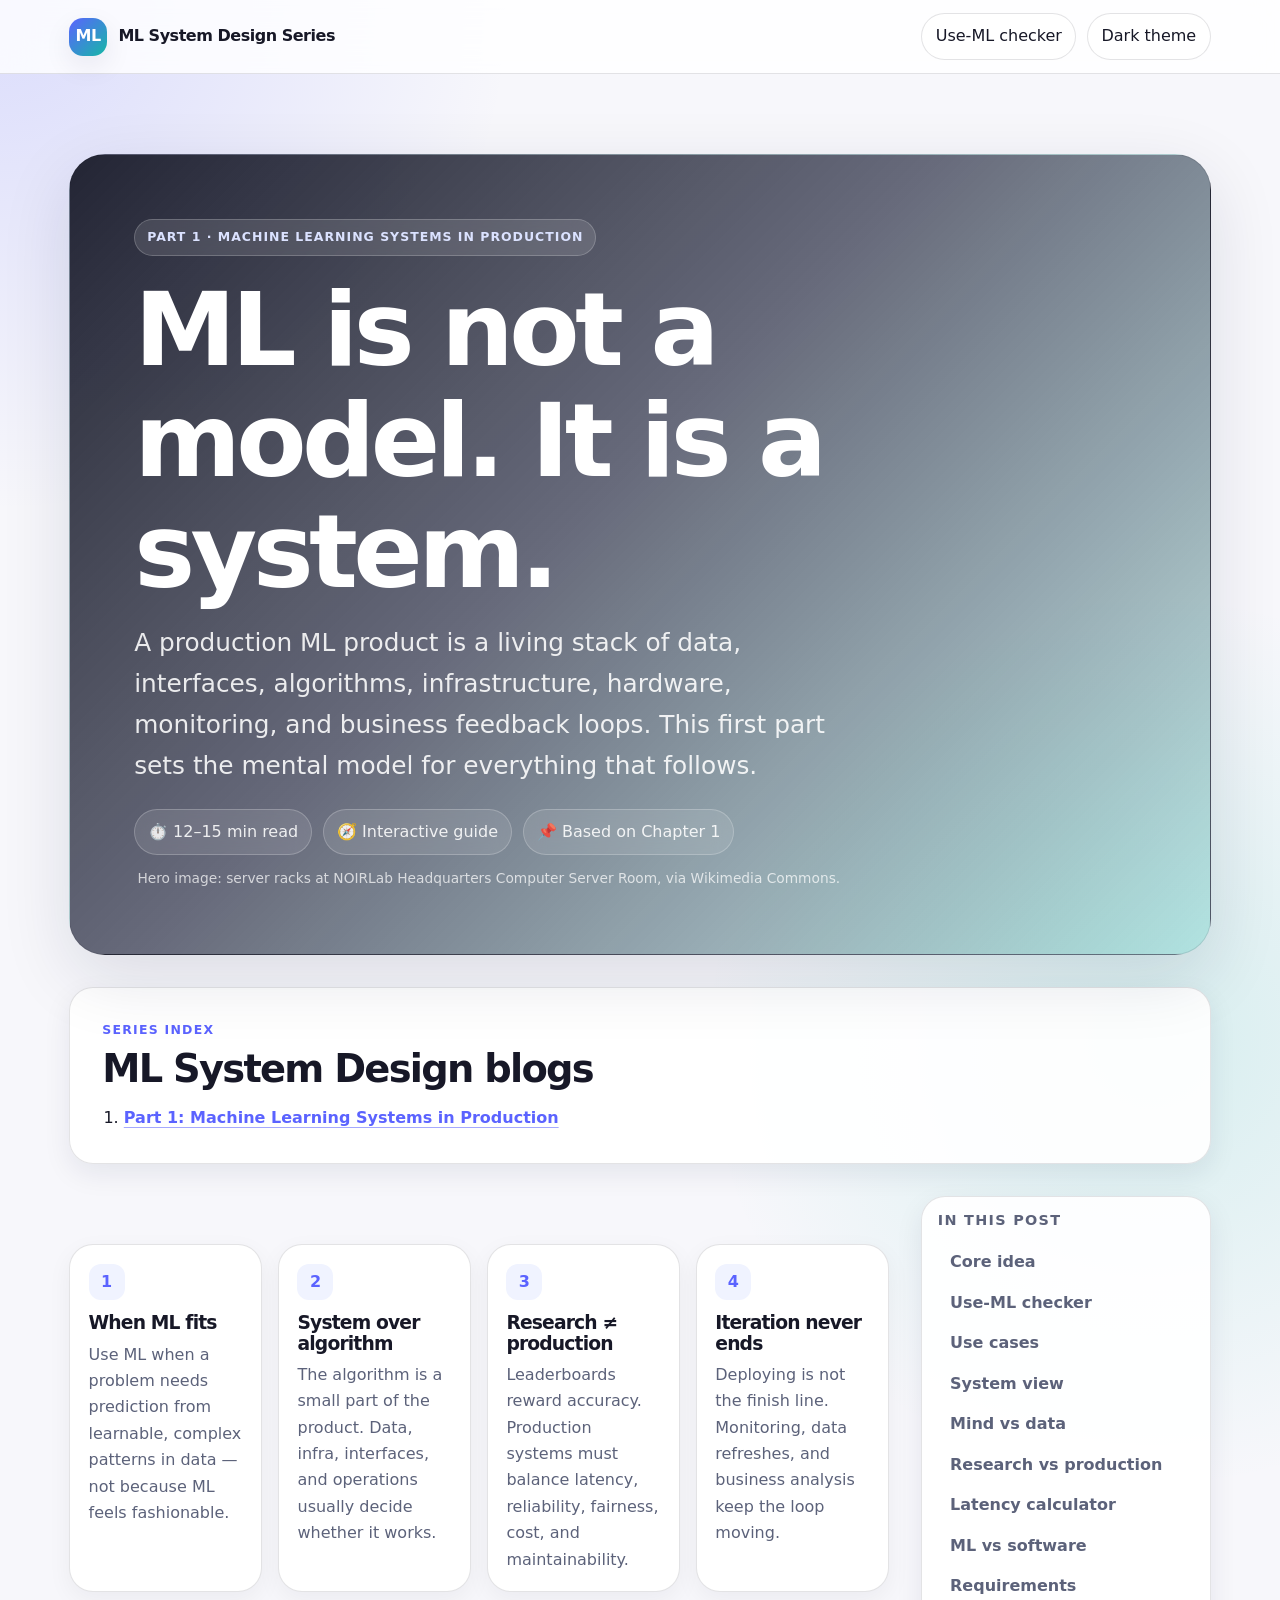
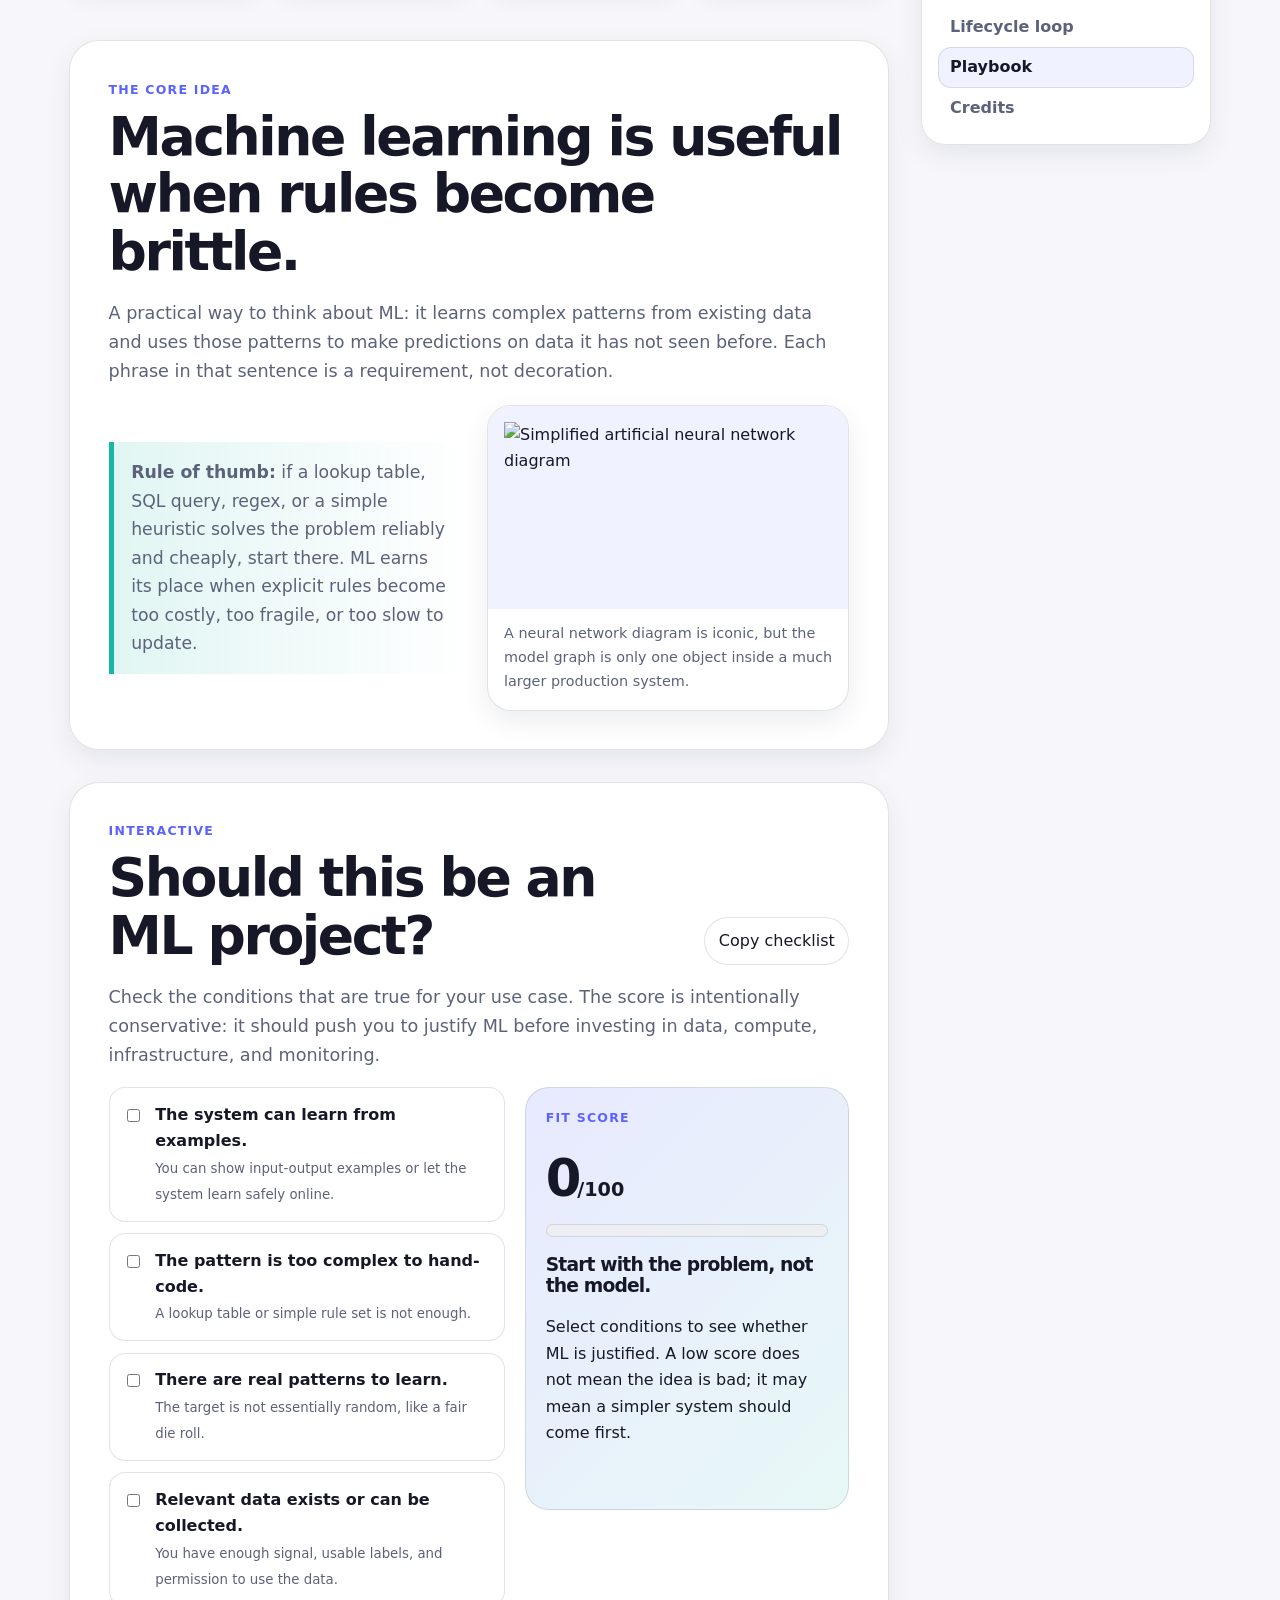
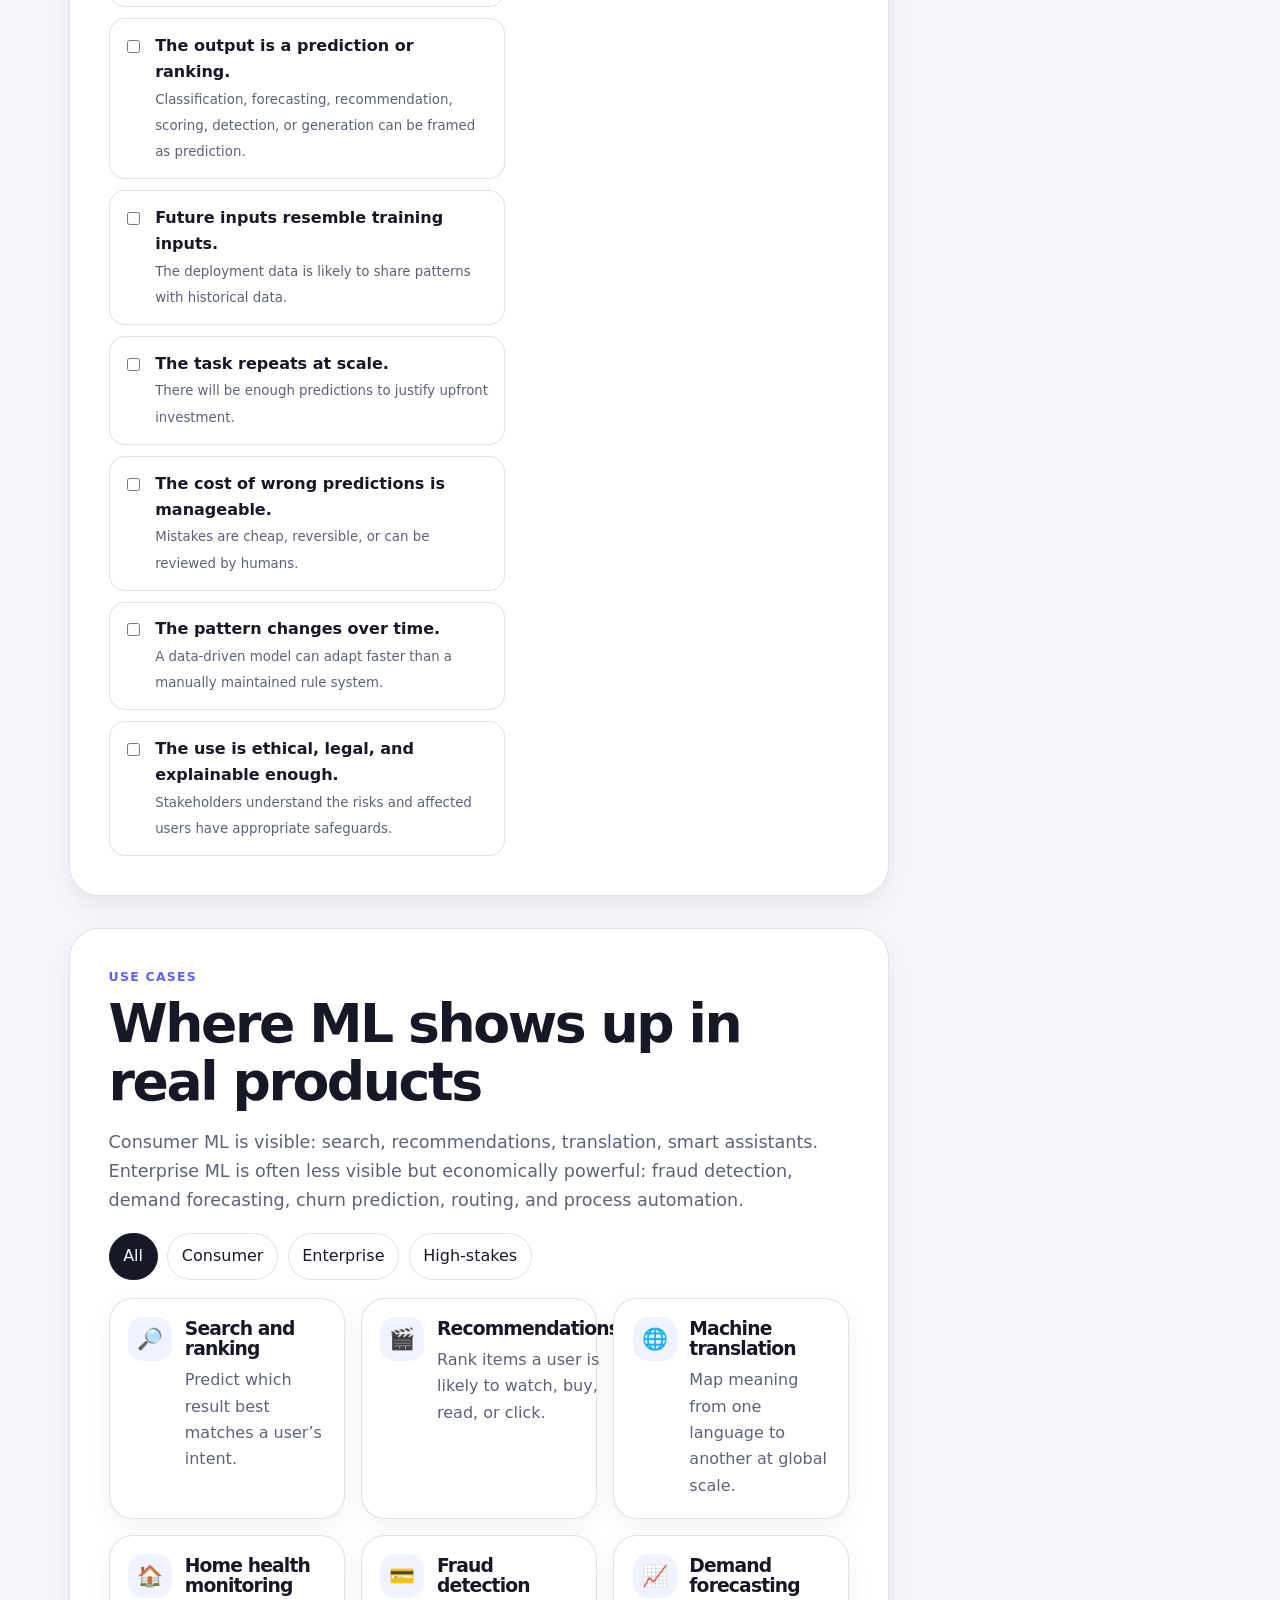
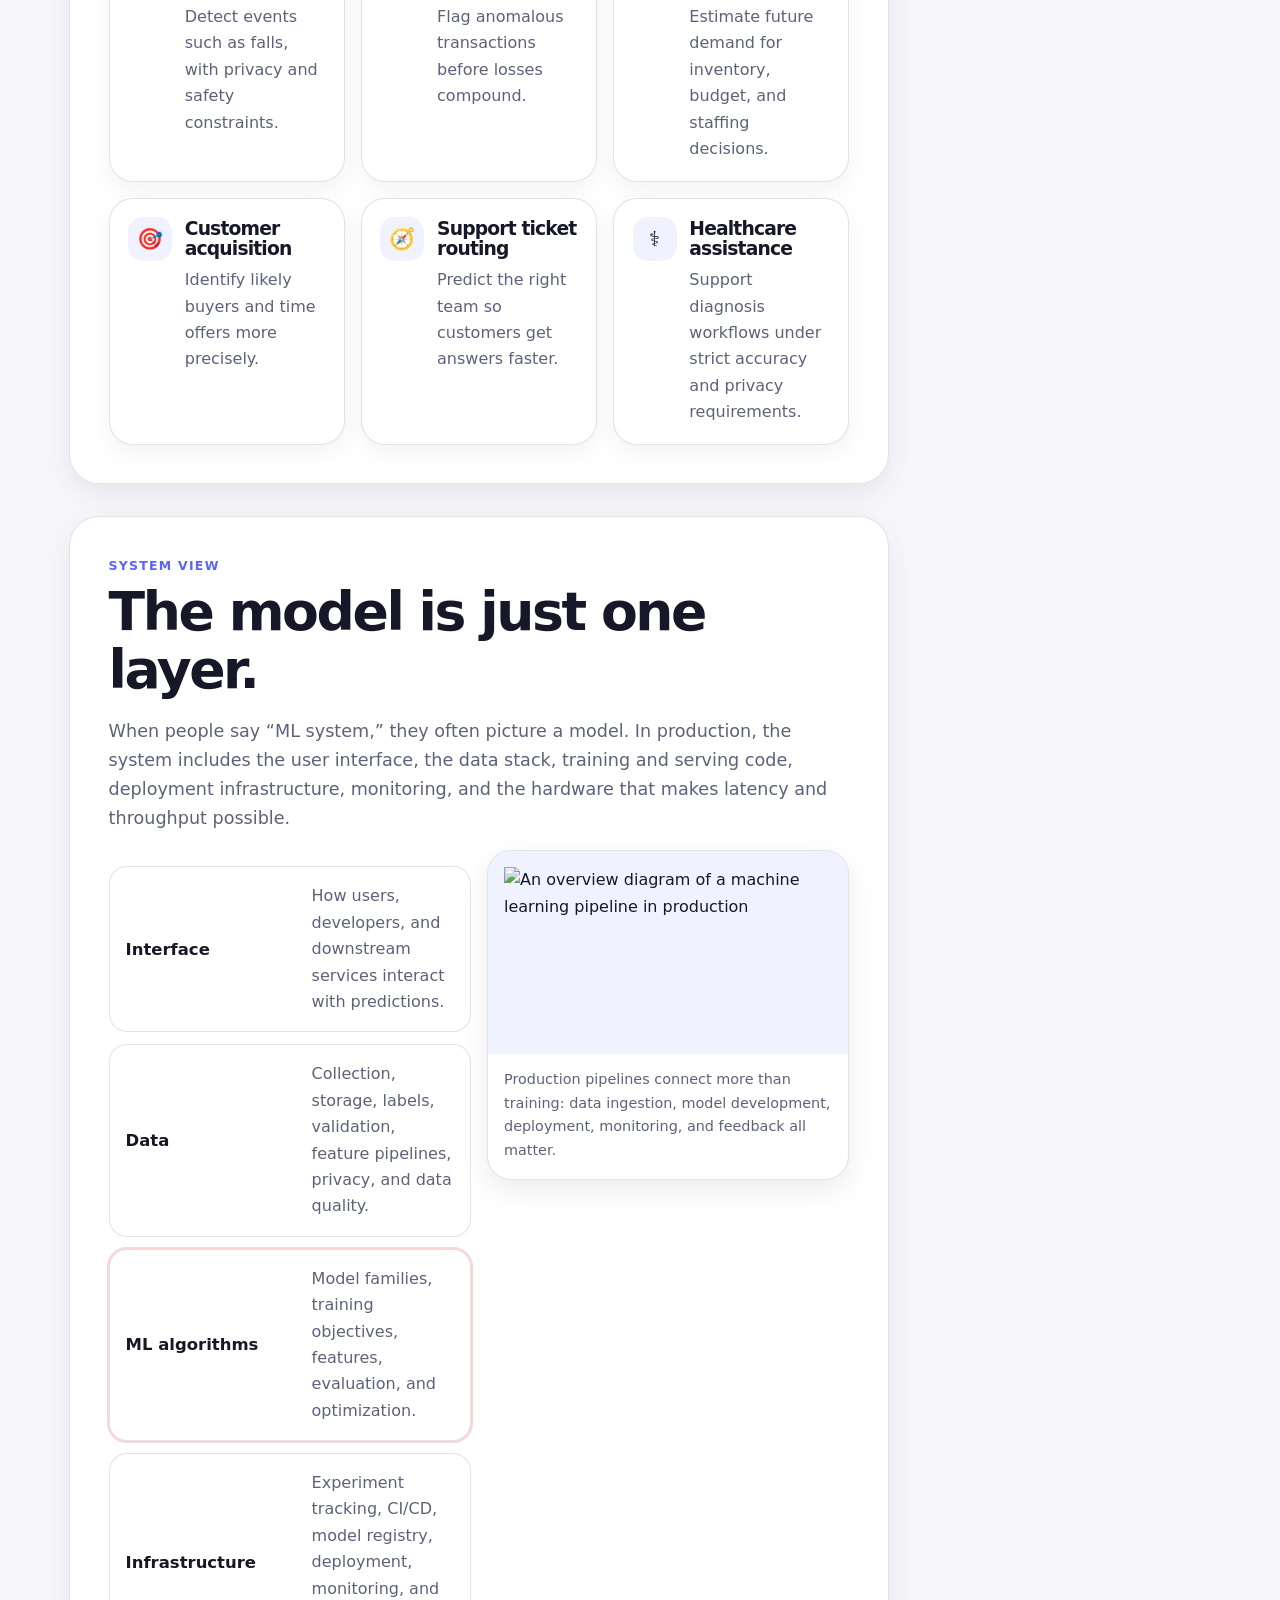
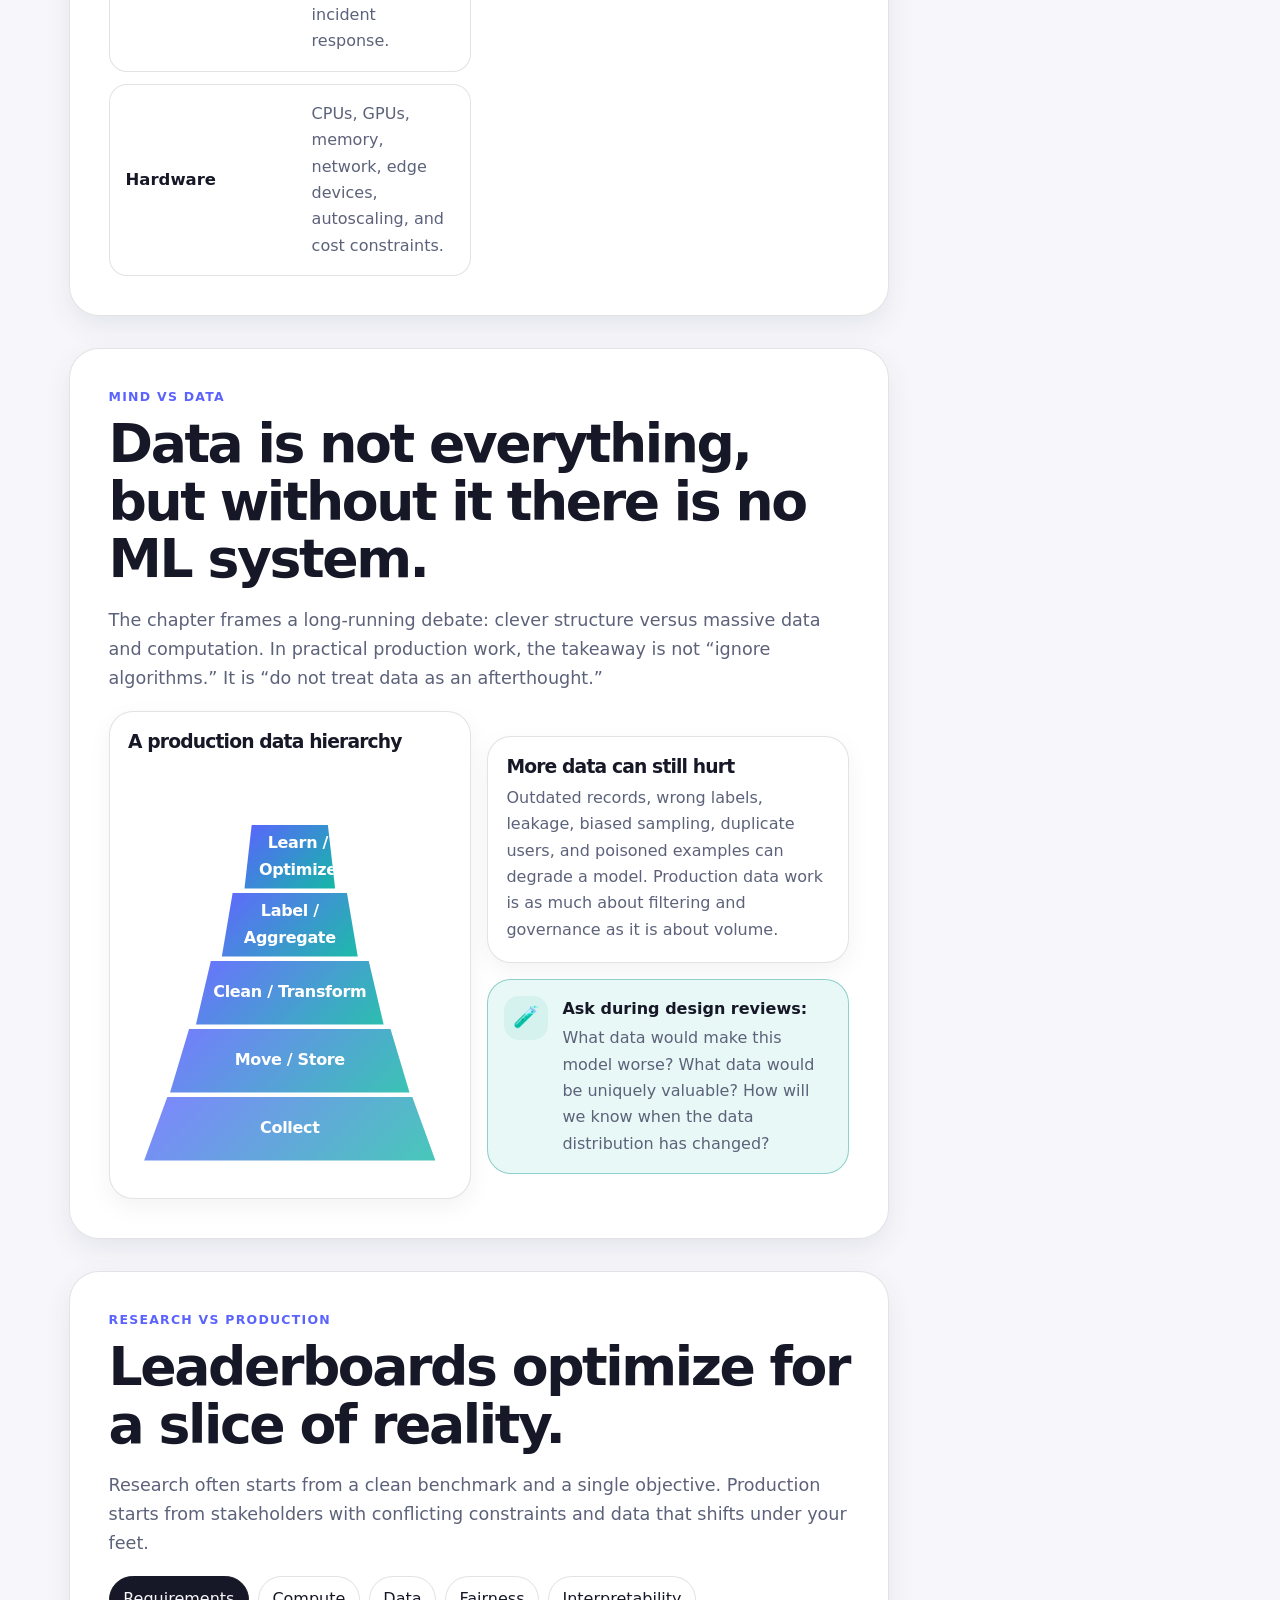
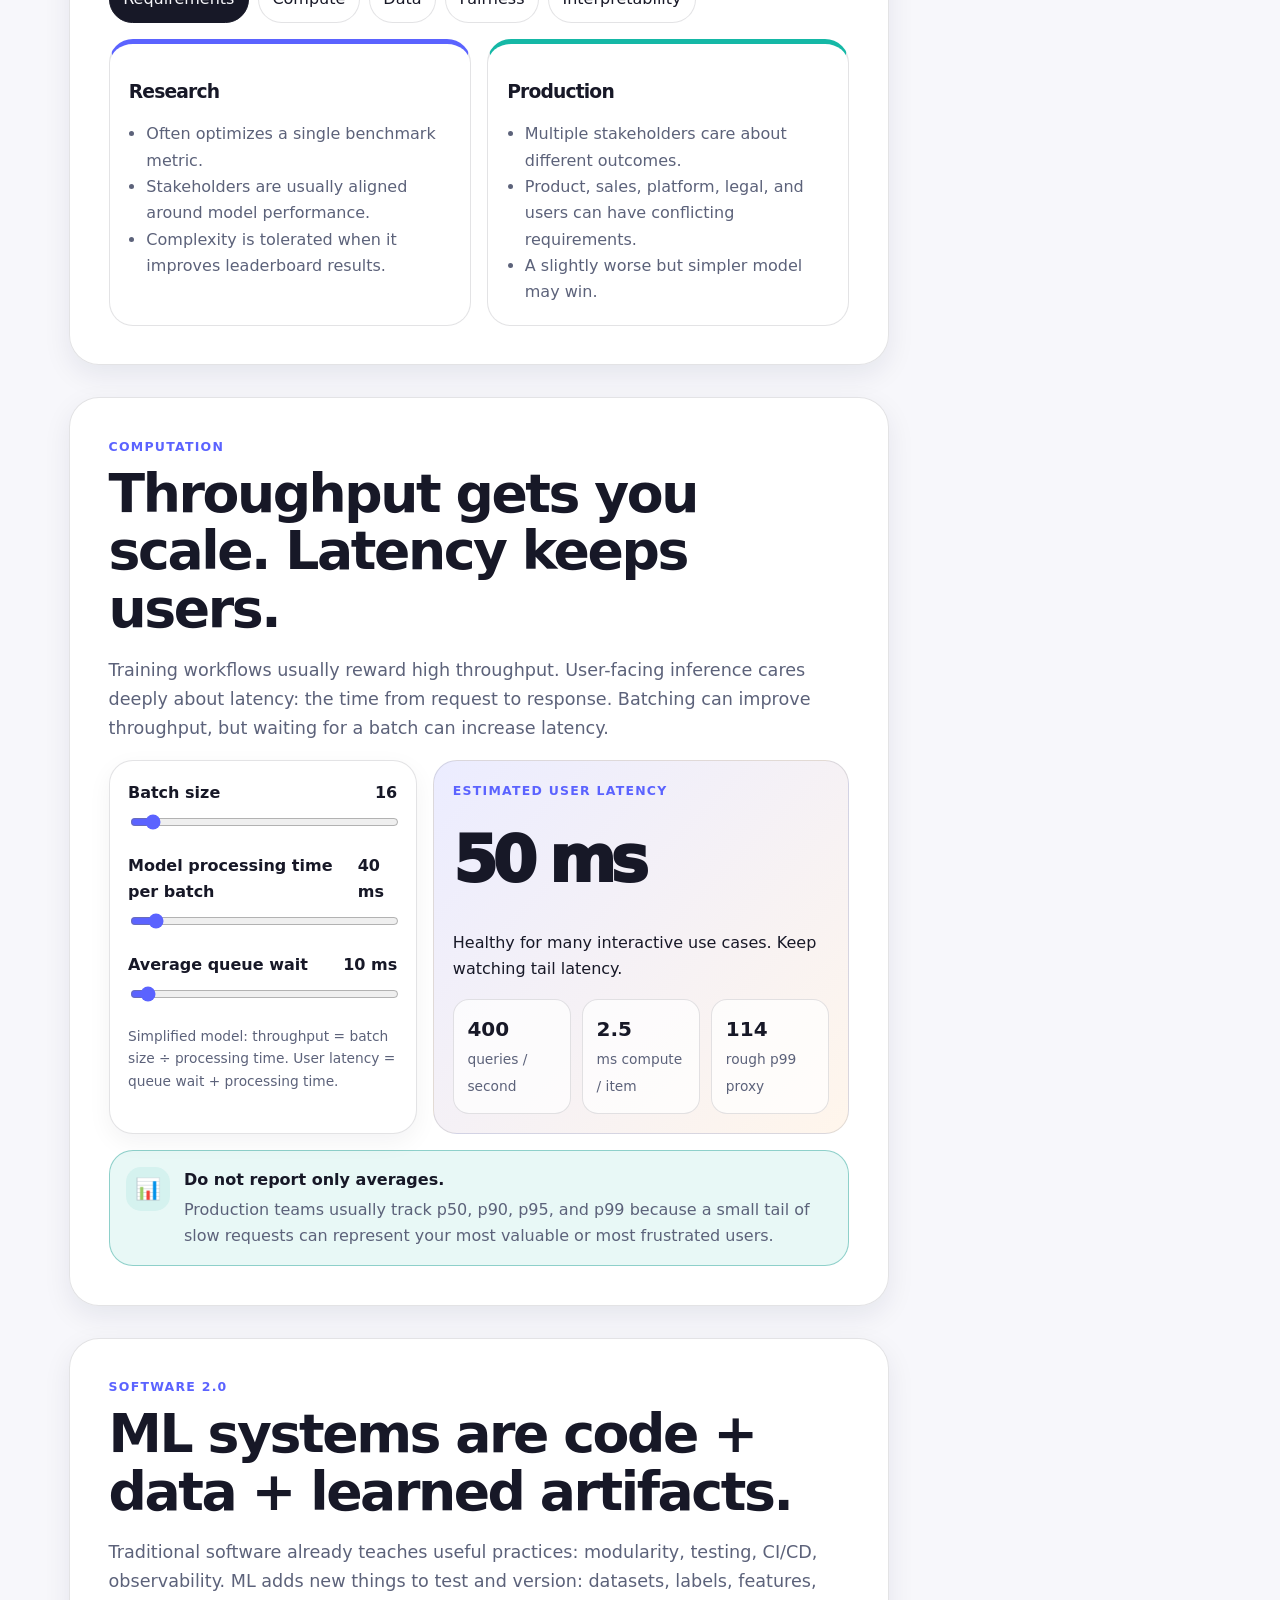
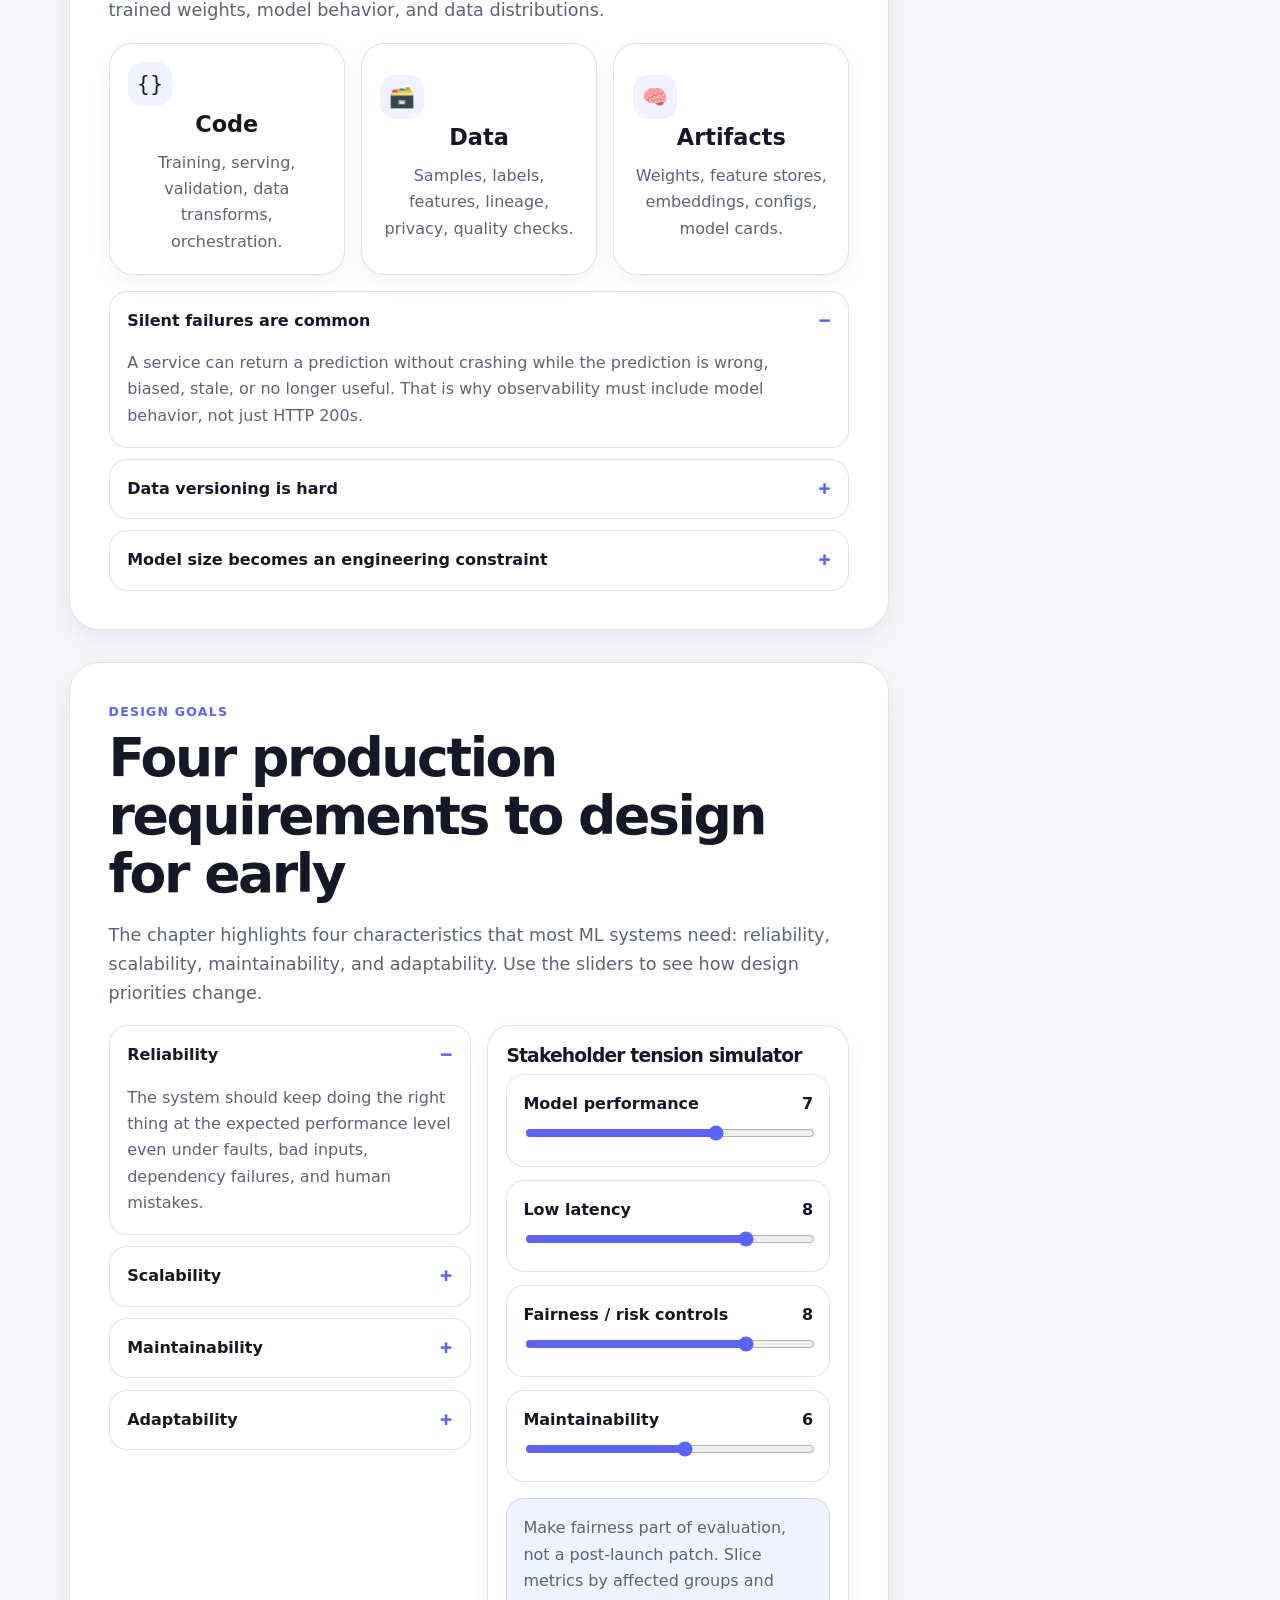
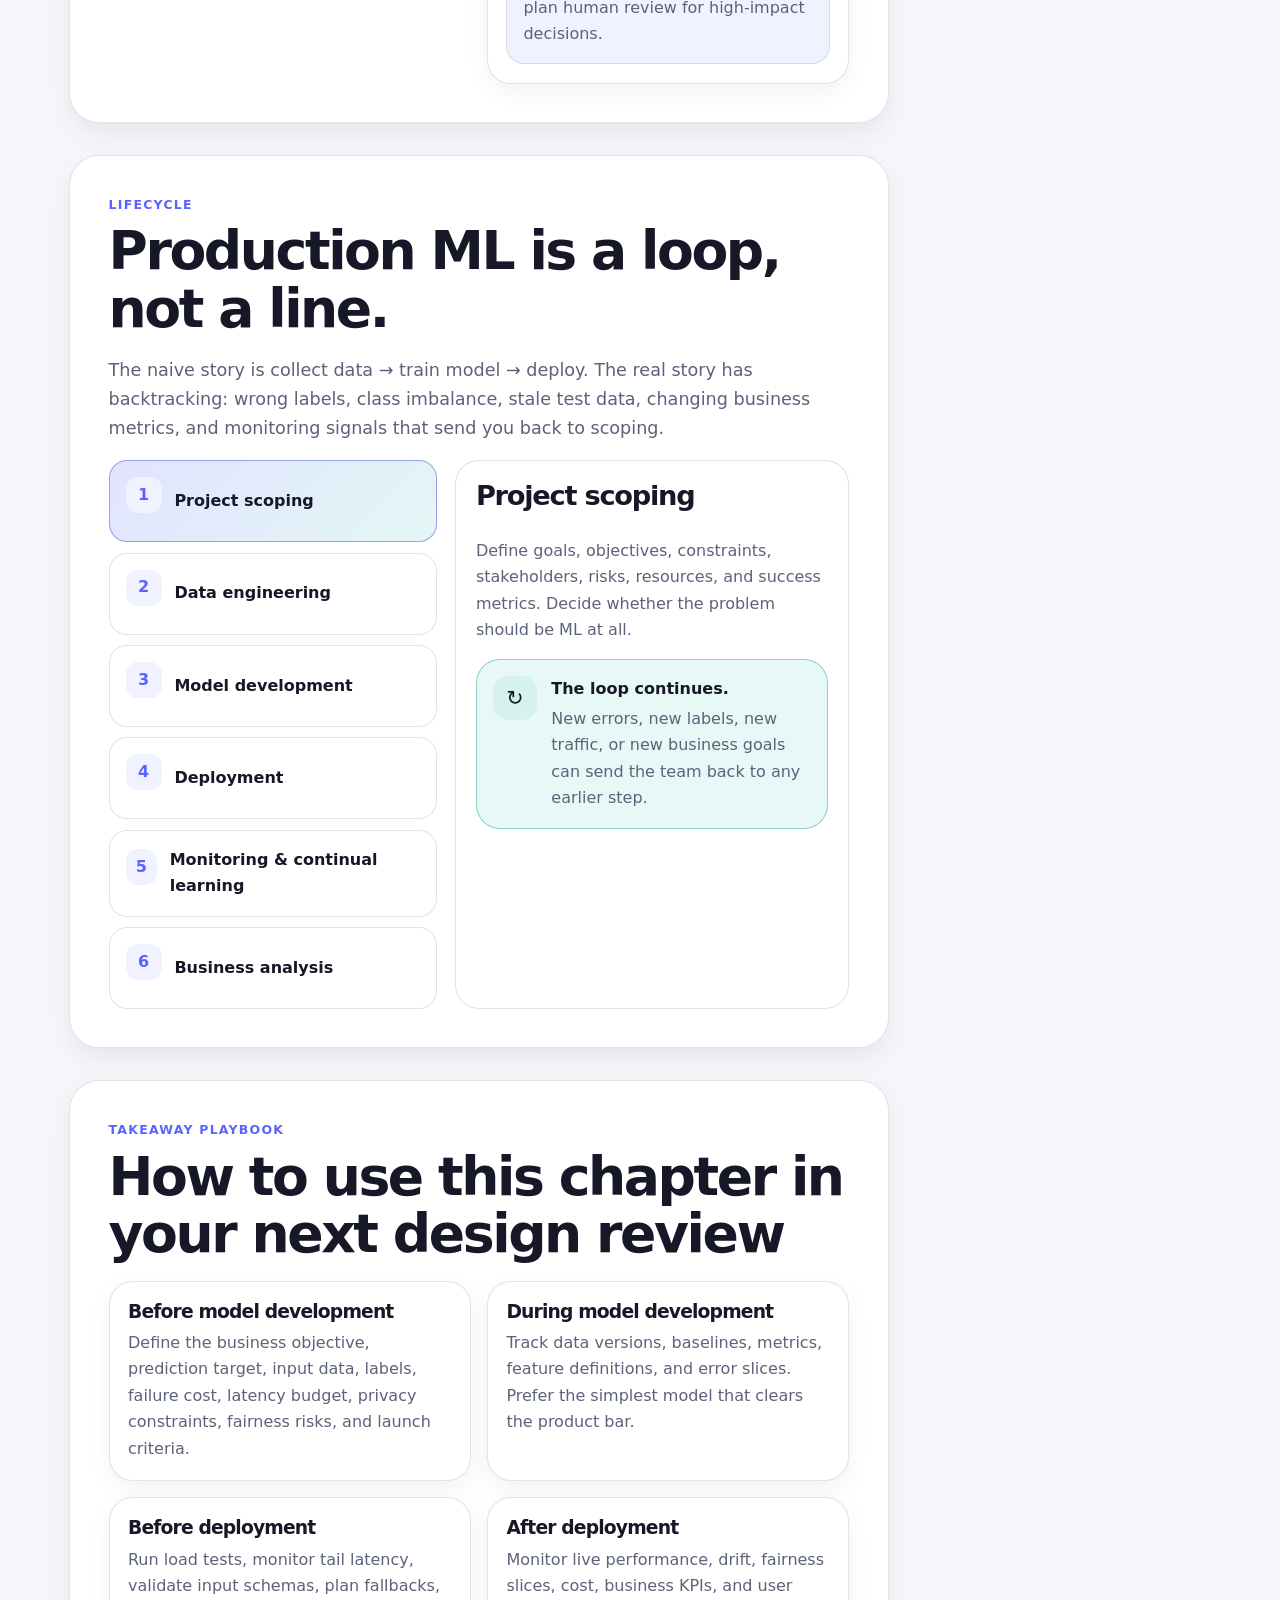
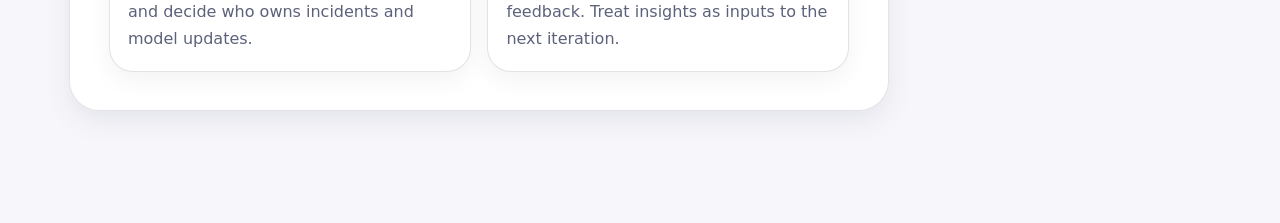
==== blogs/ml-system-design-part-1.html @ b7d12e67 "Add ML system design blog" ====
<!doctype html>
<html lang="en">
<head>
  <meta charset="utf-8" />
  <meta name="viewport" content="width=device-width, initial-scale=1" />
  <title>ML System Design Series — Part 1: Machine Learning Systems in Production</title>
  <meta name="description" content="An interactive blog post introducing ML system design: when to use ML, how production differs from research, and what reliable ML systems require." />
  <link rel="stylesheet" href="style.css" />
</head>
<body>
  <div class="progress" id="progress"></div>

  <header class="topbar">
    <div class="topbar-inner">
      <a class="brand-mark" href="#top" aria-label="Go to top">
        <span class="brand-logo" aria-hidden="true">ML</span>
        <span>ML System Design Series</span>
      </a>
      <div class="top-actions">
        <a class="pill" href="#fit-checker">Use-ML checker</a>
        <button class="toggle" id="themeToggle" type="button" aria-label="Toggle dark mode">🌙 Theme</button>
      </div>
    </div>
  </header>

  <section class="hero" id="top">
    <div class="hero-card">
      <div class="hero-content">
        <span class="eyebrow">Part 1 · Machine Learning Systems in Production</span>
        <h1>ML is not a model. It is a system.</h1>
        <p class="hero-lede">A production ML product is a living stack of data, interfaces, algorithms, infrastructure, hardware, monitoring, and business feedback loops. This first part sets the mental model for everything that follows.</p>
        <div class="meta-row" aria-label="Article metadata">
          <span class="meta-chip">⏱️ 12–15 min read</span>
          <span class="meta-chip">🧭 Interactive guide</span>
          <span class="meta-chip">📌 Based on Chapter 1</span>
        </div>
        <p class="caption" style="color: rgba(255,255,255,.72)">Hero image: server racks at NOIRLab Headquarters Computer Server Room, via Wikimedia Commons.</p>
      </div>
    </div>
  </section>

  <div id="seriesLinks" data-include="ml-system-design-series-links.html">
    <section class="series-section" aria-labelledby="seriesTitle">
      <div class="series-inner">
        <p class="section-kicker">Series index</p>
        <h2 id="seriesTitle">ML System Design blogs</h2>
        <ol class="series-list">
          <li><a href="ml-system-design-part-1.html" aria-current="page">Part 1: Machine Learning Systems in Production</a></li>
        </ol>
      </div>
    </section>
  </div>


  <div class="layout">
    <main>
      <section class="section flat" aria-label="Overview cards">
        <div class="grid four">
          <article class="card">
            <span class="number">1</span>
            <h3>When ML fits</h3>
            <p>Use ML when a problem needs prediction from learnable, complex patterns in data — not because ML feels fashionable.</p>
          </article>
          <article class="card">
            <span class="number">2</span>
            <h3>System over algorithm</h3>
            <p>The algorithm is a small part of the product. Data, infra, interfaces, and operations usually decide whether it works.</p>
          </article>
          <article class="card">
            <span class="number">3</span>
            <h3>Research ≠ production</h3>
            <p>Leaderboards reward accuracy. Production systems must balance latency, reliability, fairness, cost, and maintainability.</p>
          </article>
          <article class="card">
            <span class="number">4</span>
            <h3>Iteration never ends</h3>
            <p>Deploying is not the finish line. Monitoring, data refreshes, and business analysis keep the loop moving.</p>
          </article>
        </div>
      </section>

      <section class="section" id="definition">
        <div class="section-head">
          <div>
            <p class="section-kicker">The core idea</p>
            <h2>Machine learning is useful when rules become brittle.</h2>
          </div>
        </div>
        <p class="lead">A practical way to think about ML: it learns complex patterns from existing data and uses those patterns to make predictions on data it has not seen before. Each phrase in that sentence is a requirement, not decoration.</p>

        <div class="grid two" style="margin-top: 1.2rem; align-items: center;">
          <div class="quote">
            <strong>Rule of thumb:</strong> if a lookup table, SQL query, regex, or a simple heuristic solves the problem reliably and cheaply, start there. ML earns its place when explicit rules become too costly, too fragile, or too slow to update.
          </div>
          <figure class="image-card contain" style="margin:0">
            <img src="https://commons.wikimedia.org/wiki/Special:FilePath/Neural_network.svg" alt="Simplified artificial neural network diagram" loading="lazy" />
            <figcaption>A neural network diagram is iconic, but the model graph is only one object inside a much larger production system.</figcaption>
          </figure>
        </div>
      </section>

      <section class="section" id="fit-checker">
        <div class="section-head">
          <div>
            <p class="section-kicker">Interactive</p>
            <h2>Should this be an ML project?</h2>
          </div>
          <button class="ghost-btn" type="button" id="copyChecklist">Copy checklist</button>
        </div>
        <p class="lead">Check the conditions that are true for your use case. The score is intentionally conservative: it should push you to justify ML before investing in data, compute, infrastructure, and monitoring.</p>
        <div class="fit-panel">
          <div class="checklist" id="fitChecks">
            <label class="check-item">
              <input type="checkbox" data-weight="12" />
              <span><strong>The system can learn from examples.</strong><small>You can show input-output examples or let the system learn safely online.</small></span>
            </label>
            <label class="check-item">
              <input type="checkbox" data-weight="12" />
              <span><strong>The pattern is too complex to hand-code.</strong><small>A lookup table or simple rule set is not enough.</small></span>
            </label>
            <label class="check-item">
              <input type="checkbox" data-weight="12" />
              <span><strong>There are real patterns to learn.</strong><small>The target is not essentially random, like a fair die roll.</small></span>
            </label>
            <label class="check-item">
              <input type="checkbox" data-weight="12" />
              <span><strong>Relevant data exists or can be collected.</strong><small>You have enough signal, usable labels, and permission to use the data.</small></span>
            </label>
            <label class="check-item">
              <input type="checkbox" data-weight="10" />
              <span><strong>The output is a prediction or ranking.</strong><small>Classification, forecasting, recommendation, scoring, detection, or generation can be framed as prediction.</small></span>
            </label>
            <label class="check-item">
              <input type="checkbox" data-weight="10" />
              <span><strong>Future inputs resemble training inputs.</strong><small>The deployment data is likely to share patterns with historical data.</small></span>
            </label>
            <label class="check-item">
              <input type="checkbox" data-weight="8" />
              <span><strong>The task repeats at scale.</strong><small>There will be enough predictions to justify upfront investment.</small></span>
            </label>
            <label class="check-item">
              <input type="checkbox" data-weight="8" />
              <span><strong>The cost of wrong predictions is manageable.</strong><small>Mistakes are cheap, reversible, or can be reviewed by humans.</small></span>
            </label>
            <label class="check-item">
              <input type="checkbox" data-weight="8" />
              <span><strong>The pattern changes over time.</strong><small>A data-driven model can adapt faster than a manually maintained rule system.</small></span>
            </label>
            <label class="check-item">
              <input type="checkbox" data-weight="8" />
              <span><strong>The use is ethical, legal, and explainable enough.</strong><small>Stakeholders understand the risks and affected users have appropriate safeguards.</small></span>
            </label>
          </div>
          <aside class="score-box" aria-live="polite">
            <p class="section-kicker">Fit score</p>
            <div class="score-number"><span id="fitScore">0</span><span style="font-size:1.2rem; letter-spacing:0">/100</span></div>
            <div class="meter" aria-hidden="true"><span id="fitMeter"></span></div>
            <h3 id="fitTitle">Start with the problem, not the model.</h3>
            <p id="fitAdvice">Select conditions to see whether ML is justified. A low score does not mean the idea is bad; it may mean a simpler system should come first.</p>
            <span class="copy-status" id="copyStatus">Copied!</span>
          </aside>
        </div>
      </section>

      <section class="section" id="use-cases">
        <div class="section-head">
          <div>
            <p class="section-kicker">Use cases</p>
            <h2>Where ML shows up in real products</h2>
          </div>
        </div>
        <p class="lead">Consumer ML is visible: search, recommendations, translation, smart assistants. Enterprise ML is often less visible but economically powerful: fraud detection, demand forecasting, churn prediction, routing, and process automation.</p>
        <div class="filters" role="group" aria-label="Filter use cases">
          <button class="ghost-btn filter-btn active" type="button" data-filter="all">All</button>
          <button class="ghost-btn filter-btn" type="button" data-filter="consumer">Consumer</button>
          <button class="ghost-btn filter-btn" type="button" data-filter="enterprise">Enterprise</button>
          <button class="ghost-btn filter-btn" type="button" data-filter="high-stakes">High-stakes</button>
        </div>
        <div class="grid three" id="useCaseGrid">
          <article class="card use-case" data-type="consumer">
            <span class="icon">🔎</span><div><h3>Search and ranking</h3><p>Predict which result best matches a user’s intent.</p></div>
          </article>
          <article class="card use-case" data-type="consumer">
            <span class="icon">🎬</span><div><h3>Recommendations</h3><p>Rank items a user is likely to watch, buy, read, or click.</p></div>
          </article>
          <article class="card use-case" data-type="consumer">
            <span class="icon">🌐</span><div><h3>Machine translation</h3><p>Map meaning from one language to another at global scale.</p></div>
          </article>
          <article class="card use-case" data-type="consumer high-stakes">
            <span class="icon">🏠</span><div><h3>Home health monitoring</h3><p>Detect events such as falls, with privacy and safety constraints.</p></div>
          </article>
          <article class="card use-case" data-type="enterprise">
            <span class="icon">💳</span><div><h3>Fraud detection</h3><p>Flag anomalous transactions before losses compound.</p></div>
          </article>
          <article class="card use-case" data-type="enterprise">
            <span class="icon">📈</span><div><h3>Demand forecasting</h3><p>Estimate future demand for inventory, budget, and staffing decisions.</p></div>
          </article>
          <article class="card use-case" data-type="enterprise">
            <span class="icon">🎯</span><div><h3>Customer acquisition</h3><p>Identify likely buyers and time offers more precisely.</p></div>
          </article>
          <article class="card use-case" data-type="enterprise">
            <span class="icon">🧭</span><div><h3>Support ticket routing</h3><p>Predict the right team so customers get answers faster.</p></div>
          </article>
          <article class="card use-case" data-type="enterprise high-stakes">
            <span class="icon">⚕️</span><div><h3>Healthcare assistance</h3><p>Support diagnosis workflows under strict accuracy and privacy requirements.</p></div>
          </article>
        </div>
      </section>

      <section class="section" id="system">
        <div class="section-head">
          <div>
            <p class="section-kicker">System view</p>
            <h2>The model is just one layer.</h2>
          </div>
        </div>
        <p class="lead">When people say “ML system,” they often picture a model. In production, the system includes the user interface, the data stack, training and serving code, deployment infrastructure, monitoring, and the hardware that makes latency and throughput possible.</p>
        <div class="grid two" style="align-items:start;">
          <div class="system-stack" aria-label="ML system stack">
            <div class="stack-layer"><strong>Interface</strong><span>How users, developers, and downstream services interact with predictions.</span></div>
            <div class="stack-layer"><strong>Data</strong><span>Collection, storage, labels, validation, feature pipelines, privacy, and data quality.</span></div>
            <div class="stack-layer algorithms"><strong>ML algorithms</strong><span>Model families, training objectives, features, evaluation, and optimization.</span></div>
            <div class="stack-layer"><strong>Infrastructure</strong><span>Experiment tracking, CI/CD, model registry, deployment, monitoring, and incident response.</span></div>
            <div class="stack-layer"><strong>Hardware</strong><span>CPUs, GPUs, memory, network, edge devices, autoscaling, and cost constraints.</span></div>
          </div>
          <figure class="image-card contain" style="margin:0">
            <img src="https://commons.wikimedia.org/wiki/Special:FilePath/Machine_Learning_Pipeline_in_Production.png" alt="An overview diagram of a machine learning pipeline in production" loading="lazy" />
            <figcaption>Production pipelines connect more than training: data ingestion, model development, deployment, monitoring, and feedback all matter.</figcaption>
          </figure>
        </div>
      </section>

      <section class="section" id="data">
        <div class="section-head">
          <div>
            <p class="section-kicker">Mind vs data</p>
            <h2>Data is not everything, but without it there is no ML system.</h2>
          </div>
        </div>
        <p class="lead">The chapter frames a long-running debate: clever structure versus massive data and computation. In practical production work, the takeaway is not “ignore algorithms.” It is “do not treat data as an afterthought.”</p>
        <div class="grid two" style="align-items:center;">
          <div class="card">
            <h3>A production data hierarchy</h3>
            <div class="pyramid" aria-label="Data hierarchy pyramid">
              <div class="pyramid-row">Collect</div>
              <div class="pyramid-row">Move / Store</div>
              <div class="pyramid-row">Clean / Transform</div>
              <div class="pyramid-row">Label / Aggregate</div>
              <div class="pyramid-row">Learn / Optimize</div>
            </div>
          </div>
          <div>
            <div class="card">
              <h3>More data can still hurt</h3>
              <p>Outdated records, wrong labels, leakage, biased sampling, duplicate users, and poisoned examples can degrade a model. Production data work is as much about filtering and governance as it is about volume.</p>
            </div>
            <div class="callout">
              <span class="icon">🧪</span>
              <div><strong>Ask during design reviews:</strong><p>What data would make this model worse? What data would be uniquely valuable? How will we know when the data distribution has changed?</p></div>
            </div>
          </div>
        </div>
      </section>

      <section class="section" id="research-production">
        <div class="section-head">
          <div>
            <p class="section-kicker">Research vs production</p>
            <h2>Leaderboards optimize for a slice of reality.</h2>
          </div>
        </div>
        <p class="lead">Research often starts from a clean benchmark and a single objective. Production starts from stakeholders with conflicting constraints and data that shifts under your feet.</p>
        <div class="tabs">
          <div class="tab-buttons" role="group" aria-label="Research production comparison tabs">
            <button class="ghost-btn tab-btn active" type="button" data-tab="requirements">Requirements</button>
            <button class="ghost-btn tab-btn" type="button" data-tab="compute">Compute</button>
            <button class="ghost-btn tab-btn" type="button" data-tab="data">Data</button>
            <button class="ghost-btn tab-btn" type="button" data-tab="fairness">Fairness</button>
            <button class="ghost-btn tab-btn" type="button" data-tab="interpretability">Interpretability</button>
          </div>
          <div class="compare-grid" id="compareGrid">
            <article class="compare-card research">
              <h3>Research</h3>
              <ul class="compare-list" id="researchList"></ul>
            </article>
            <article class="compare-card production">
              <h3>Production</h3>
              <ul class="compare-list" id="productionList"></ul>
            </article>
          </div>
        </div>
      </section>

      <section class="section" id="latency">
        <div class="section-head">
          <div>
            <p class="section-kicker">Computation</p>
            <h2>Throughput gets you scale. Latency keeps users.</h2>
          </div>
        </div>
        <p class="lead">Training workflows usually reward high throughput. User-facing inference cares deeply about latency: the time from request to response. Batching can improve throughput, but waiting for a batch can increase latency.</p>
        <div class="calculator">
          <div class="card">
            <div class="field">
              <label class="field-label" for="batchSize">Batch size <span id="batchSizeVal">16</span></label>
              <input id="batchSize" type="range" min="1" max="256" value="16" />
            </div>
            <div class="field">
              <label class="field-label" for="batchLatency">Model processing time per batch <span><span id="batchLatencyVal">40</span> ms</span></label>
              <input id="batchLatency" type="range" min="5" max="500" value="40" />
            </div>
            <div class="field">
              <label class="field-label" for="queueWait">Average queue wait <span><span id="queueWaitVal">10</span> ms</span></label>
              <input id="queueWait" type="range" min="0" max="250" value="10" />
            </div>
            <p class="caption">Simplified model: throughput = batch size ÷ processing time. User latency = queue wait + processing time.</p>
          </div>
          <div class="calc-result" aria-live="polite">
            <p class="section-kicker">Estimated user latency</p>
            <div class="big-metric"><span id="latencyOut">50</span> ms</div>
            <p id="latencyAdvice">Healthy for many interactive use cases. Keep watching tail latency.</p>
            <div class="metric-grid">
              <div class="mini-metric"><strong id="throughputOut">400</strong><span>queries / second</span></div>
              <div class="mini-metric"><strong id="perItemOut">2.5</strong><span>ms compute / item</span></div>
              <div class="mini-metric"><strong id="p99Out">100</strong><span>rough p99 proxy</span></div>
            </div>
          </div>
        </div>
        <div class="callout">
          <span class="icon">📊</span>
          <div><strong>Do not report only averages.</strong><p>Production teams usually track p50, p90, p95, and p99 because a small tail of slow requests can represent your most valuable or most frustrated users.</p></div>
        </div>
      </section>

      <section class="section" id="software">
        <div class="section-head">
          <div>
            <p class="section-kicker">Software 2.0</p>
            <h2>ML systems are code + data + learned artifacts.</h2>
          </div>
        </div>
        <p class="lead">Traditional software already teaches useful practices: modularity, testing, CI/CD, observability. ML adds new things to test and version: datasets, labels, features, trained weights, model behavior, and data distributions.</p>
        <div class="triangle">
          <div class="card"><div><span class="icon" aria-hidden="true">{} </span><strong>Code</strong><p>Training, serving, validation, data transforms, orchestration.</p></div></div>
          <div class="card"><div><span class="icon" aria-hidden="true">🗃️</span><strong>Data</strong><p>Samples, labels, features, lineage, privacy, quality checks.</p></div></div>
          <div class="card"><div><span class="icon" aria-hidden="true">🧠</span><strong>Artifacts</strong><p>Weights, feature stores, embeddings, configs, model cards.</p></div></div>
        </div>
        <div style="margin-top:1rem">
          <details class="accordion" open>
            <summary>Silent failures are common</summary>
            <div>A service can return a prediction without crashing while the prediction is wrong, biased, stale, or no longer useful. That is why observability must include model behavior, not just HTTP 200s.</div>
          </details>
          <details class="accordion">
            <summary>Data versioning is hard</summary>
            <div>Changing data can change the model even when the code is identical. Reproducibility requires knowing exactly which data, labels, transformations, and parameters created an artifact.</div>
          </details>
          <details class="accordion">
            <summary>Model size becomes an engineering constraint</summary>
            <div>A large model may improve offline metrics but be too slow, expensive, or memory-hungry for the target device or service-level objective.</div>
          </details>
        </div>
      </section>

      <section class="section" id="requirements">
        <div class="section-head">
          <div>
            <p class="section-kicker">Design goals</p>
            <h2>Four production requirements to design for early</h2>
          </div>
        </div>
        <p class="lead">The chapter highlights four characteristics that most ML systems need: reliability, scalability, maintainability, and adaptability. Use the sliders to see how design priorities change.</p>
        <div class="grid two" style="align-items:start;">
          <div>
            <details class="accordion" open>
              <summary>Reliability</summary>
              <div>The system should keep doing the right thing at the expected performance level even under faults, bad inputs, dependency failures, and human mistakes.</div>
            </details>
            <details class="accordion">
              <summary>Scalability</summary>
              <div>The system should handle growth in traffic, model count, model size, data volume, and operational complexity without heroic manual work.</div>
            </details>
            <details class="accordion">
              <summary>Maintainability</summary>
              <div>Different contributors should be able to understand, update, test, and debug their parts of the system without breaking the rest.</div>
            </details>
            <details class="accordion">
              <summary>Adaptability</summary>
              <div>The system should detect drift, accept improvements, and update models or data pipelines without unacceptable service disruption.</div>
            </details>
          </div>
          <div class="card">
            <h3>Stakeholder tension simulator</h3>
            <div class="sliders" id="prioritySliders">
              <div class="slider-card"><label class="field-label" for="accSlider">Model performance <span id="accVal">7</span></label><input id="accSlider" type="range" min="1" max="10" value="7"></div>
              <div class="slider-card"><label class="field-label" for="latSlider">Low latency <span id="latVal">8</span></label><input id="latSlider" type="range" min="1" max="10" value="8"></div>
              <div class="slider-card"><label class="field-label" for="fairSlider">Fairness / risk controls <span id="fairVal">8</span></label><input id="fairSlider" type="range" min="1" max="10" value="8"></div>
              <div class="slider-card"><label class="field-label" for="maintSlider">Maintainability <span id="maintVal">6</span></label><input id="maintSlider" type="range" min="1" max="10" value="6"></div>
            </div>
            <div class="recommendation" id="priorityAdvice">Balance is key: start with a simple model, add monitoring, and only pay for complexity when it clears a business or risk threshold.</div>
          </div>
        </div>
      </section>

      <section class="section" id="process">
        <div class="section-head">
          <div>
            <p class="section-kicker">Lifecycle</p>
            <h2>Production ML is a loop, not a line.</h2>
          </div>
        </div>
        <p class="lead">The naive story is collect data → train model → deploy. The real story has backtracking: wrong labels, class imbalance, stale test data, changing business metrics, and monitoring signals that send you back to scoping.</p>
        <div class="process-wrap">
          <div class="process-buttons" role="group" aria-label="ML system lifecycle steps">
            <button class="process-step active" type="button" data-step="scope"><span class="number">1</span><strong>Project scoping</strong></button>
            <button class="process-step" type="button" data-step="data"><span class="number">2</span><strong>Data engineering</strong></button>
            <button class="process-step" type="button" data-step="model"><span class="number">3</span><strong>Model development</strong></button>
            <button class="process-step" type="button" data-step="deploy"><span class="number">4</span><strong>Deployment</strong></button>
            <button class="process-step" type="button" data-step="monitor"><span class="number">5</span><strong>Monitoring & continual learning</strong></button>
            <button class="process-step" type="button" data-step="business"><span class="number">6</span><strong>Business analysis</strong></button>
          </div>
          <article class="process-detail" id="processDetail" aria-live="polite"></article>
        </div>
      </section>

      <section class="section" id="playbook">
        <div class="section-head">
          <div>
            <p class="section-kicker">Takeaway playbook</p>
            <h2>How to use this chapter in your next design review</h2>
          </div>
        </div>
        <div class="grid two">
          <div class="card">
            <h3>Before model development</h3>
            <p>Define the business objective, prediction target, input data, labels, failure cost, latency budget, privacy constraints, fairness risks, and launch criteria.</p>
          </div>
          <div class="card">
            <h3>During model development</h3>
            <p>Track data versions, baselines, metrics, feature definitions, and error slices. Prefer the simplest model that clears the product bar.</p>
          </div>
          <div class="card">
            <h3>Before deployment</h3>
            <p>Run load tests, monitor tail latency, validate input schemas, plan fallbacks, and decide who owns incidents and model updates.</p>
          </div>
          <div class="card">
            <h3>After deployment</h3>
            <p>Monitor live performance, drift, fairness slices, cost, business KPIs, and user feedback. Treat insights as inputs to the next iteration.</p>
          </div>
        </div>
      </section>

    </main>

    <aside class="toc" aria-label="Table of contents">
      <h2>In this post</h2>
      <a href="#definition">Core idea</a>
      <a href="#fit-checker">Use-ML checker</a>
      <a href="#use-cases">Use cases</a>
      <a href="#system">System view</a>
      <a href="#data">Mind vs data</a>
      <a href="#research-production">Research vs production</a>
      <a href="#latency">Latency calculator</a>
      <a href="#software">ML vs software</a>
      <a href="#requirements">Requirements</a>
      <a href="#process">Lifecycle loop</a>
      <a href="#playbook">Playbook</a>
      <a href="#references">Credits</a>
    </aside>
  </div>
  <script src="script.js" defer></script>
</body>
</html>
---- blogs/style.css ----
:root {
      color-scheme: light;
      --bg: #f7f7fb;
      --surface: #ffffff;
      --surface-2: #f0f3ff;
      --text: #171827;
      --muted: #5c627a;
      --soft: #7c82a0;
      --brand: #5b63ff;
      --brand-2: #15b8a6;
      --brand-3: #ffb15c;
      --danger: #e55757;
      --ok: #2da870;
      --line: rgba(24, 28, 47, 0.12);
      --shadow: 0 22px 70px rgba(18, 26, 60, 0.12);
      --shadow-soft: 0 10px 28px rgba(18, 26, 60, 0.08);
      --radius: 24px;
      --radius-sm: 14px;
      --max: 1180px;
      --mono: ui-monospace, SFMono-Regular, Menlo, Monaco, Consolas, "Liberation Mono", monospace;
      --sans: Inter, ui-sans-serif, system-ui, -apple-system, BlinkMacSystemFont, "Segoe UI", sans-serif;
    }

    [data-theme="dark"] {
      color-scheme: dark;
      --bg: #0d1020;
      --surface: #14182a;
      --surface-2: #191f35;
      --text: #f7f8ff;
      --muted: #c3c8df;
      --soft: #9299b8;
      --brand: #9ea5ff;
      --brand-2: #51dfd0;
      --brand-3: #ffd08d;
      --danger: #ff8585;
      --ok: #6bd49b;
      --line: rgba(255, 255, 255, 0.12);
      --shadow: 0 22px 70px rgba(0, 0, 0, 0.45);
      --shadow-soft: 0 10px 28px rgba(0, 0, 0, 0.24);
    }

    * { box-sizing: border-box; }
    html { scroll-behavior: smooth; }
    body {
      margin: 0;
      font-family: var(--sans);
      color: var(--text);
      background:
        radial-gradient(circle at top left, rgba(91, 99, 255, 0.18), transparent 32rem),
        radial-gradient(circle at 90% 8%, rgba(21, 184, 166, 0.14), transparent 28rem),
        var(--bg);
      line-height: 1.65;
    }

    a { color: inherit; }
    img { max-width: 100%; display: block; }
    button, input { font: inherit; }
    .progress {
      position: fixed;
      left: 0;
      top: 0;
      height: 4px;
      width: 0%;
      background: linear-gradient(90deg, var(--brand), var(--brand-2), var(--brand-3));
      z-index: 1000;
      box-shadow: 0 0 20px rgba(91, 99, 255, .65);
    }

    .topbar {
      position: sticky;
      top: 0;
      z-index: 100;
      backdrop-filter: blur(18px);
      background: color-mix(in srgb, var(--surface) 82%, transparent);
      border-bottom: 1px solid var(--line);
    }

    .topbar-inner {
      max-width: var(--max);
      margin: 0 auto;
      padding: 0.8rem 1.2rem;
      display: flex;
      align-items: center;
      justify-content: space-between;
      gap: 1rem;
    }

    .brand-mark {
      display: flex;
      align-items: center;
      gap: .7rem;
      text-decoration: none;
      font-weight: 800;
      letter-spacing: -0.03em;
    }

    .brand-logo {
      width: 38px;
      height: 38px;
      display: grid;
      place-items: center;
      border-radius: 14px;
      background: linear-gradient(135deg, var(--brand), var(--brand-2));
      color: white;
      box-shadow: var(--shadow-soft);
    }

    .top-actions {
      display: flex;
      align-items: center;
      gap: .65rem;
      flex-wrap: wrap;
      justify-content: flex-end;
    }

    .pill, .toggle, .ghost-btn, .primary-btn {
      border: 1px solid var(--line);
      background: color-mix(in srgb, var(--surface) 88%, transparent);
      color: var(--text);
      padding: .6rem .85rem;
      border-radius: 999px;
      cursor: pointer;
      text-decoration: none;
      display: inline-flex;
      align-items: center;
      justify-content: center;
      gap: .45rem;
      transition: transform .2s ease, border .2s ease, background .2s ease;
      white-space: nowrap;
    }

    .pill:hover, .toggle:hover, .ghost-btn:hover, .primary-btn:hover { transform: translateY(-1px); }
    .primary-btn {
      border: none;
      background: linear-gradient(135deg, var(--brand), var(--brand-2));
      color: white;
      font-weight: 750;
      box-shadow: 0 14px 34px rgba(91, 99, 255, 0.23);
    }

    .layout {
      max-width: var(--max);
      margin: 0 auto;
      padding: 0 1.2rem 5rem;
      display: grid;
      grid-template-columns: minmax(0, 1fr) 290px;
      gap: 2rem;
      align-items: start;
    }

    .hero {
      max-width: var(--max);
      margin: 0 auto;
      padding: 5rem 1.2rem 2rem;
    }

    .hero-card {
      position: relative;
      overflow: hidden;
      border-radius: 36px;
      min-height: 620px;
      display: grid;
      align-items: end;
      box-shadow: var(--shadow);
      border: 1px solid var(--line);
      background:
        linear-gradient(135deg, rgba(8, 10, 24, 0.88), rgba(15, 20, 44, 0.62) 45%, rgba(20, 184, 166, 0.22)),
        url('https://commons.wikimedia.org/wiki/Special:FilePath/NOIRLab_HQ_Server_Racks_%286V6A0404-CC%29.jpg') center / cover;
    }

    .hero-content {
      padding: clamp(1.4rem, 5vw, 4rem);
      color: white;
      max-width: 850px;
    }

    .eyebrow {
      display: inline-flex;
      align-items: center;
      gap: .55rem;
      color: #dbe2ff;
      background: rgba(255,255,255,.12);
      border: 1px solid rgba(255,255,255,.2);
      border-radius: 999px;
      padding: .45rem .75rem;
      font-weight: 700;
      text-transform: uppercase;
      letter-spacing: .08em;
      font-size: .78rem;
      backdrop-filter: blur(12px);
    }

    h1, h2, h3, h4 { line-height: 1.08; letter-spacing: -0.045em; }
    h1 {
      margin: 1.2rem 0 1rem;
      font-size: clamp(3rem, 8vw, 6.7rem);
      max-width: 930px;
    }

    .hero-lede {
      font-size: clamp(1.15rem, 2.3vw, 1.55rem);
      max-width: 780px;
      color: rgba(255,255,255,.88);
      margin: 0 0 1.4rem;
    }

    .meta-row {
      display: flex;
      gap: .7rem;
      flex-wrap: wrap;
      color: rgba(255,255,255,.88);
      margin-top: 1.4rem;
    }

    .meta-chip {
      display: inline-flex;
      align-items: center;
      gap: .45rem;
      border: 1px solid rgba(255,255,255,.22);
      background: rgba(255,255,255,.10);
      border-radius: 999px;
      padding: .55rem .8rem;
      backdrop-filter: blur(10px);
    }

    .series-section {
      max-width: var(--max);
      margin: 0 auto 2rem;
      padding: 0 1.2rem;
    }

    .series-inner {
      border: 1px solid var(--line);
      border-radius: var(--radius);
      background: color-mix(in srgb, var(--surface) 92%, transparent);
      box-shadow: var(--shadow-soft);
      padding: clamp(1.2rem, 3vw, 2rem);
    }

    .series-inner h2 {
      margin: .35rem 0 1rem;
      font-size: clamp(1.6rem, 3vw, 2.4rem);
    }

    .series-list {
      display: grid;
      gap: .7rem;
      margin: 0;
      padding-left: 1.35rem;
    }

    .series-list a {
      color: var(--text);
      font-weight: 750;
      text-decoration-color: color-mix(in srgb, var(--brand) 55%, transparent);
      text-underline-offset: .22rem;
    }

    .series-list a[aria-current="page"] {
      color: var(--brand);
    }

    .caption {
      font-size: .86rem;
      color: var(--soft);
      margin: .75rem .2rem 0;
    }

    main { min-width: 0; }
    .toc {
      position: sticky;
      top: 82px;
      background: color-mix(in srgb, var(--surface) 92%, transparent);
      border: 1px solid var(--line);
      border-radius: var(--radius);
      box-shadow: var(--shadow-soft);
      padding: 1rem;
      max-height: calc(100vh - 110px);
      overflow: auto;
    }

    .toc h2 {
      font-size: .9rem;
      margin: 0 0 .8rem;
      color: var(--muted);
      text-transform: uppercase;
      letter-spacing: .09em;
    }

    .toc a {
      display: block;
      text-decoration: none;
      color: var(--muted);
      padding: .58rem .7rem;
      border-radius: 13px;
      font-weight: 650;
      line-height: 1.25;
      border: 1px solid transparent;
    }

    .toc a.active, .toc a:hover {
      background: var(--surface-2);
      color: var(--text);
      border-color: var(--line);
    }

    .section {
      scroll-margin-top: 6rem;
      margin: 2rem 0;
      background: color-mix(in srgb, var(--surface) 92%, transparent);
      border: 1px solid var(--line);
      border-radius: 30px;
      padding: clamp(1.25rem, 3.8vw, 2.4rem);
      box-shadow: var(--shadow-soft);
    }

    .section.flat { background: transparent; box-shadow: none; border: 0; padding: 1rem 0; }
    .section-head {
      display: flex;
      align-items: end;
      justify-content: space-between;
      gap: 1rem;
      margin-bottom: 1.1rem;
    }

    .section-kicker {
      color: var(--brand);
      font-weight: 800;
      text-transform: uppercase;
      letter-spacing: .1em;
      font-size: .78rem;
      margin: 0 0 .45rem;
    }

    .section h2 {
      font-size: clamp(2rem, 4.4vw, 3.35rem);
      margin: 0;
    }

    .lead {
      color: var(--muted);
      font-size: 1.1rem;
      max-width: 790px;
      margin-top: 1rem;
    }

    .grid {
      display: grid;
      gap: 1rem;
    }
    .grid.two { grid-template-columns: repeat(2, minmax(0, 1fr)); }
    .grid.three { grid-template-columns: repeat(3, minmax(0, 1fr)); }
    .grid.four { grid-template-columns: repeat(4, minmax(0, 1fr)); }

    .card {
      background: var(--surface);
      border: 1px solid var(--line);
      border-radius: var(--radius);
      padding: 1.15rem;
      box-shadow: 0 8px 24px rgba(12, 18, 38, 0.05);
    }

    .card h3, .card h4 { margin: .1rem 0 .5rem; }
    .card p { margin: .4rem 0 0; color: var(--muted); }
    .number {
      width: 36px;
      height: 36px;
      display: inline-grid;
      place-items: center;
      border-radius: 12px;
      background: var(--surface-2);
      color: var(--brand);
      font-weight: 900;
      margin-bottom: .75rem;
    }

    .quote {
      border-left: 5px solid var(--brand-2);
      background: linear-gradient(90deg, color-mix(in srgb, var(--brand-2) 13%, transparent), transparent);
      padding: 1rem 1.1rem;
      border-radius: 0 18px 18px 0;
      color: var(--muted);
      font-size: 1.08rem;
    }

    .system-stack {
      display: grid;
      gap: .75rem;
      margin-top: 1rem;
    }

    .stack-layer {
      border: 1px solid var(--line);
      background: var(--surface);
      border-radius: 18px;
      padding: 1rem;
      display: grid;
      grid-template-columns: 170px 1fr;
      gap: 1rem;
      align-items: center;
      cursor: pointer;
      transition: transform .2s ease, border-color .2s ease, background .2s ease;
    }
    .stack-layer:hover {
      transform: translateX(4px);
      border-color: color-mix(in srgb, var(--brand) 55%, var(--line));
      background: color-mix(in srgb, var(--surface-2) 70%, var(--surface));
    }
    .stack-layer strong { font-size: 1.03rem; }
    .stack-layer span { color: var(--muted); }
    .stack-layer.algorithms { outline: 2px solid color-mix(in srgb, var(--danger) 25%, transparent); }

    .fit-panel {
      display: grid;
      grid-template-columns: 1.1fr .9fr;
      gap: 1.2rem;
      align-items: start;
    }

    .checklist {
      display: grid;
      gap: .7rem;
    }

    .check-item {
      display: grid;
      grid-template-columns: auto 1fr;
      gap: .75rem;
      align-items: start;
      padding: .85rem;
      border-radius: 16px;
      border: 1px solid var(--line);
      background: var(--surface);
      cursor: pointer;
    }
    .check-item input { transform: translateY(.25rem); accent-color: var(--brand); }
    .check-item strong { display: block; }
    .check-item small { color: var(--muted); }

    .score-box {
      position: sticky;
      top: 92px;
      border-radius: var(--radius);
      background: linear-gradient(135deg, color-mix(in srgb, var(--brand) 14%, var(--surface)), color-mix(in srgb, var(--brand-2) 10%, var(--surface)));
      border: 1px solid var(--line);
      padding: 1.25rem;
    }
    .score-number {
      font-size: 3.2rem;
      font-weight: 900;
      letter-spacing: -.08em;
      margin: .2rem 0;
    }
    .meter {
      height: 13px;
      background: color-mix(in srgb, var(--surface) 60%, var(--line));
      border-radius: 999px;
      overflow: hidden;
      border: 1px solid var(--line);
    }
    .meter span {
      display: block;
      height: 100%;
      width: 0%;
      background: linear-gradient(90deg, var(--danger), var(--brand-3), var(--ok));
      transition: width .25s ease;
    }

    .filters {
      display: flex;
      flex-wrap: wrap;
      gap: .6rem;
      margin: 1.1rem 0;
    }

    .filter-btn.active {
      background: var(--text);
      color: var(--bg);
      border-color: var(--text);
    }

    .use-case {
      display: flex;
      gap: .8rem;
      align-items: flex-start;
      transition: transform .2s ease, opacity .2s ease;
    }
    .use-case.hide { display: none; }
    .icon {
      flex: 0 0 44px;
      width: 44px;
      height: 44px;
      display: grid;
      place-items: center;
      border-radius: 15px;
      background: var(--surface-2);
      font-size: 1.3rem;
    }

    .image-card {
      border: 1px solid var(--line);
      border-radius: var(--radius);
      overflow: hidden;
      background: var(--surface);
      box-shadow: var(--shadow-soft);
    }
    .image-card img {
      width: 100%;
      aspect-ratio: 16 / 9;
      object-fit: cover;
      background: var(--surface-2);
    }
    .image-card.contain img { object-fit: contain; padding: 1rem; }
    .image-card figcaption { padding: .85rem 1rem 1rem; color: var(--muted); font-size: .9rem; }

    .pyramid {
      height: 420px;
      display: flex;
      flex-direction: column-reverse;
      justify-content: end;
      align-items: center;
      gap: 4px;
      padding: 1.2rem 0;
    }
    .pyramid-row {
      height: 64px;
      display: grid;
      place-items: center;
      text-align: center;
      padding: .3rem .9rem;
      color: #fff;
      font-weight: 800;
      letter-spacing: -.02em;
      clip-path: polygon(8% 0%, 92% 0%, 100% 100%, 0% 100%);
      background: linear-gradient(135deg, var(--brand), var(--brand-2));
      box-shadow: 0 10px 24px rgba(91, 99, 255, .18);
    }
    .pyramid-row:nth-child(1) { width: 90%; opacity: .78; }
    .pyramid-row:nth-child(2) { width: 74%; opacity: .84; }
    .pyramid-row:nth-child(3) { width: 58%; opacity: .90; }
    .pyramid-row:nth-child(4) { width: 42%; opacity: .96; }
    .pyramid-row:nth-child(5) { width: 28%; opacity: 1; }

    .tabs {
      display: grid;
      gap: 1rem;
    }
    .tab-buttons {
      display: flex;
      flex-wrap: wrap;
      gap: .55rem;
    }
    .tab-btn.active { background: var(--text); color: var(--bg); border-color: var(--text); }
    .compare-grid {
      display: grid;
      grid-template-columns: 1fr 1fr;
      gap: 1rem;
    }
    .compare-card {
      border-radius: var(--radius);
      border: 1px solid var(--line);
      padding: 1.2rem;
      background: var(--surface);
      min-height: 220px;
    }
    .compare-card.research { border-top: 5px solid var(--brand); }
    .compare-card.production { border-top: 5px solid var(--brand-2); }
    .compare-list { margin: .8rem 0 0; padding-left: 1.1rem; color: var(--muted); }

    .calculator {
      display: grid;
      grid-template-columns: .85fr 1.15fr;
      gap: 1rem;
      align-items: stretch;
    }
    .field {
      margin-bottom: .9rem;
    }
    label.field-label {
      display: flex;
      justify-content: space-between;
      gap: .8rem;
      font-weight: 780;
      margin-bottom: .35rem;
    }
    input[type="range"] { width: 100%; accent-color: var(--brand); }
    .calc-result {
      background: linear-gradient(135deg, color-mix(in srgb, var(--brand) 12%, var(--surface)), color-mix(in srgb, var(--brand-3) 12%, var(--surface)));
      border: 1px solid var(--line);
      border-radius: var(--radius);
      padding: 1.2rem;
    }
    .big-metric {
      font-size: clamp(2rem, 5vw, 4rem);
      font-weight: 950;
      letter-spacing: -.08em;
      margin: .2rem 0 .1rem;
    }
    .metric-grid {
      display: grid;
      grid-template-columns: repeat(3, minmax(0, 1fr));
      gap: .7rem;
      margin-top: 1rem;
    }
    .mini-metric {
      background: color-mix(in srgb, var(--surface) 70%, transparent);
      border: 1px solid var(--line);
      border-radius: 16px;
      padding: .85rem;
    }
    .mini-metric strong { display: block; font-size: 1.25rem; }
    .mini-metric span { color: var(--muted); font-size: .86rem; }

    details.accordion {
      border: 1px solid var(--line);
      border-radius: 18px;
      background: var(--surface);
      overflow: hidden;
    }
    details.accordion + details.accordion { margin-top: .7rem; }
    details.accordion summary {
      cursor: pointer;
      padding: 1rem 1.1rem;
      font-weight: 850;
      list-style: none;
      display: flex;
      justify-content: space-between;
      gap: 1rem;
    }
    details.accordion summary::-webkit-details-marker { display: none; }
    details.accordion summary::after { content: "+"; color: var(--brand); font-weight: 950; }
    details.accordion[open] summary::after { content: "−"; }
    details.accordion div { padding: 0 1.1rem 1.1rem; color: var(--muted); }

    .triangle {
      display: grid;
      grid-template-columns: repeat(3, minmax(0, 1fr));
      gap: 1rem;
      text-align: center;
    }
    .triangle .card { min-height: 160px; display: grid; place-items: center; }
    .triangle strong { display: block; font-size: 1.4rem; }

    .process-wrap {
      display: grid;
      grid-template-columns: 1fr 1.2fr;
      gap: 1.1rem;
    }
    .process-buttons {
      display: grid;
      gap: .65rem;
    }
    .process-step {
      text-align: left;
      border-radius: 18px;
      border: 1px solid var(--line);
      background: var(--surface);
      padding: 1rem;
      cursor: pointer;
      color: var(--text);
      display: flex;
      gap: .8rem;
      align-items: center;
    }
    .process-step.active {
      background: linear-gradient(135deg, color-mix(in srgb, var(--brand) 18%, var(--surface)), color-mix(in srgb, var(--brand-2) 12%, var(--surface)));
      border-color: color-mix(in srgb, var(--brand) 45%, var(--line));
    }
    .process-detail {
      min-height: 100%;
      background: var(--surface);
      border: 1px solid var(--line);
      border-radius: var(--radius);
      padding: 1.25rem;
    }
    .process-detail h3 { font-size: 1.7rem; margin-top: 0; }
    .process-detail p { color: var(--muted); }

    .sliders {
      display: grid;
      gap: .8rem;
    }
    .slider-card {
      border: 1px solid var(--line);
      border-radius: 18px;
      padding: 1rem;
      background: var(--surface);
    }
    .recommendation {
      margin-top: 1rem;
      padding: 1rem;
      border-radius: 18px;
      background: var(--surface-2);
      border: 1px solid var(--line);
      color: var(--muted);
    }

    .callout {
      display: grid;
      grid-template-columns: auto 1fr;
      gap: .9rem;
      align-items: start;
      border: 1px solid color-mix(in srgb, var(--brand-2) 35%, var(--line));
      background: color-mix(in srgb, var(--brand-2) 10%, var(--surface));
      border-radius: var(--radius);
      padding: 1rem;
      margin-top: 1rem;
    }
    .callout .icon { background: color-mix(in srgb, var(--brand-2) 18%, var(--surface)); }
    .callout p { margin: .2rem 0 0; color: var(--muted); }

    .reference-list {
      display: grid;
      gap: .65rem;
      padding-left: 1.1rem;
      color: var(--muted);
      font-size: .96rem;
    }

    .copy-status { color: var(--ok); font-weight: 780; margin-left: .8rem; opacity: 0; transition: opacity .2s ease; }
    .copy-status.show { opacity: 1; }

    .kbd {
      font-family: var(--mono);
      font-size: .85em;
      background: var(--surface-2);
      border: 1px solid var(--line);
      padding: .12rem .4rem;
      border-radius: .45rem;
      color: var(--muted);
    }

    @media (max-width: 980px) {
      .layout { grid-template-columns: 1fr; }
      .toc { position: static; max-height: none; order: -1; }
      .fit-panel, .calculator, .process-wrap { grid-template-columns: 1fr; }
      .score-box { position: static; }
      .grid.three, .grid.four { grid-template-columns: repeat(2, minmax(0, 1fr)); }
      .hero-card { min-height: 540px; }
    }

    @media (max-width: 680px) {
      .topbar-inner { align-items: flex-start; flex-direction: column; }
      .top-actions { justify-content: flex-start; }
      .hero { padding-top: 2rem; }
      .hero-card { min-height: 620px; border-radius: 24px; }
      .grid.two, .grid.three, .grid.four, .compare-grid, .triangle, .metric-grid { grid-template-columns: 1fr; }
      .stack-layer { grid-template-columns: 1fr; }
      .section { border-radius: 22px; }
      .section-head { align-items: flex-start; flex-direction: column; }
    }

    @media print {
      .topbar, .toc, .progress, .primary-btn, .ghost-btn, .toggle, .filters, .tab-buttons { display: none !important; }
      body { background: #fff; color: #111; }
      .layout, .hero { max-width: none; padding: 0; display: block; }
      .hero-card, .section, .card { box-shadow: none; border: 1px solid #ddd; }
      .hero-card { min-height: auto; color: #111; background: #fff; }
      .hero-content { color: #111; }
      .hero-lede, .meta-row { color: #333; }
    }
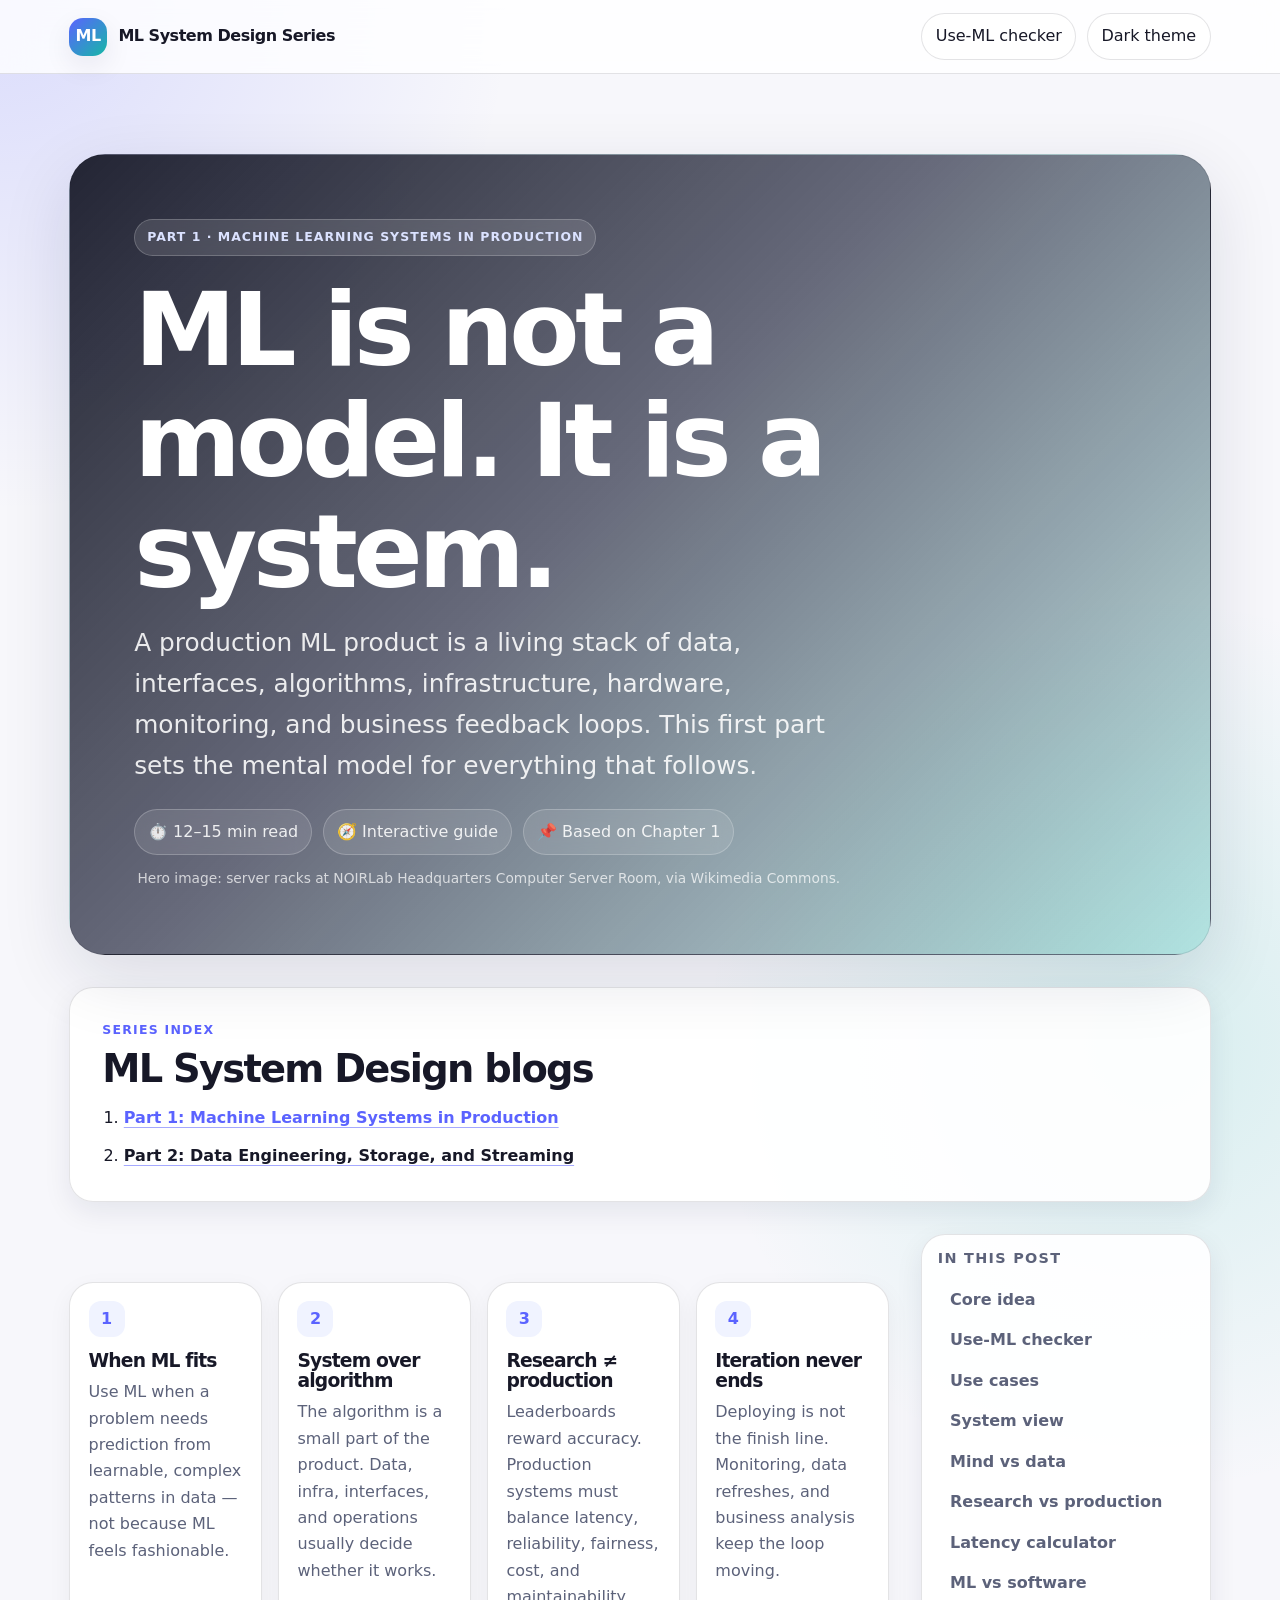
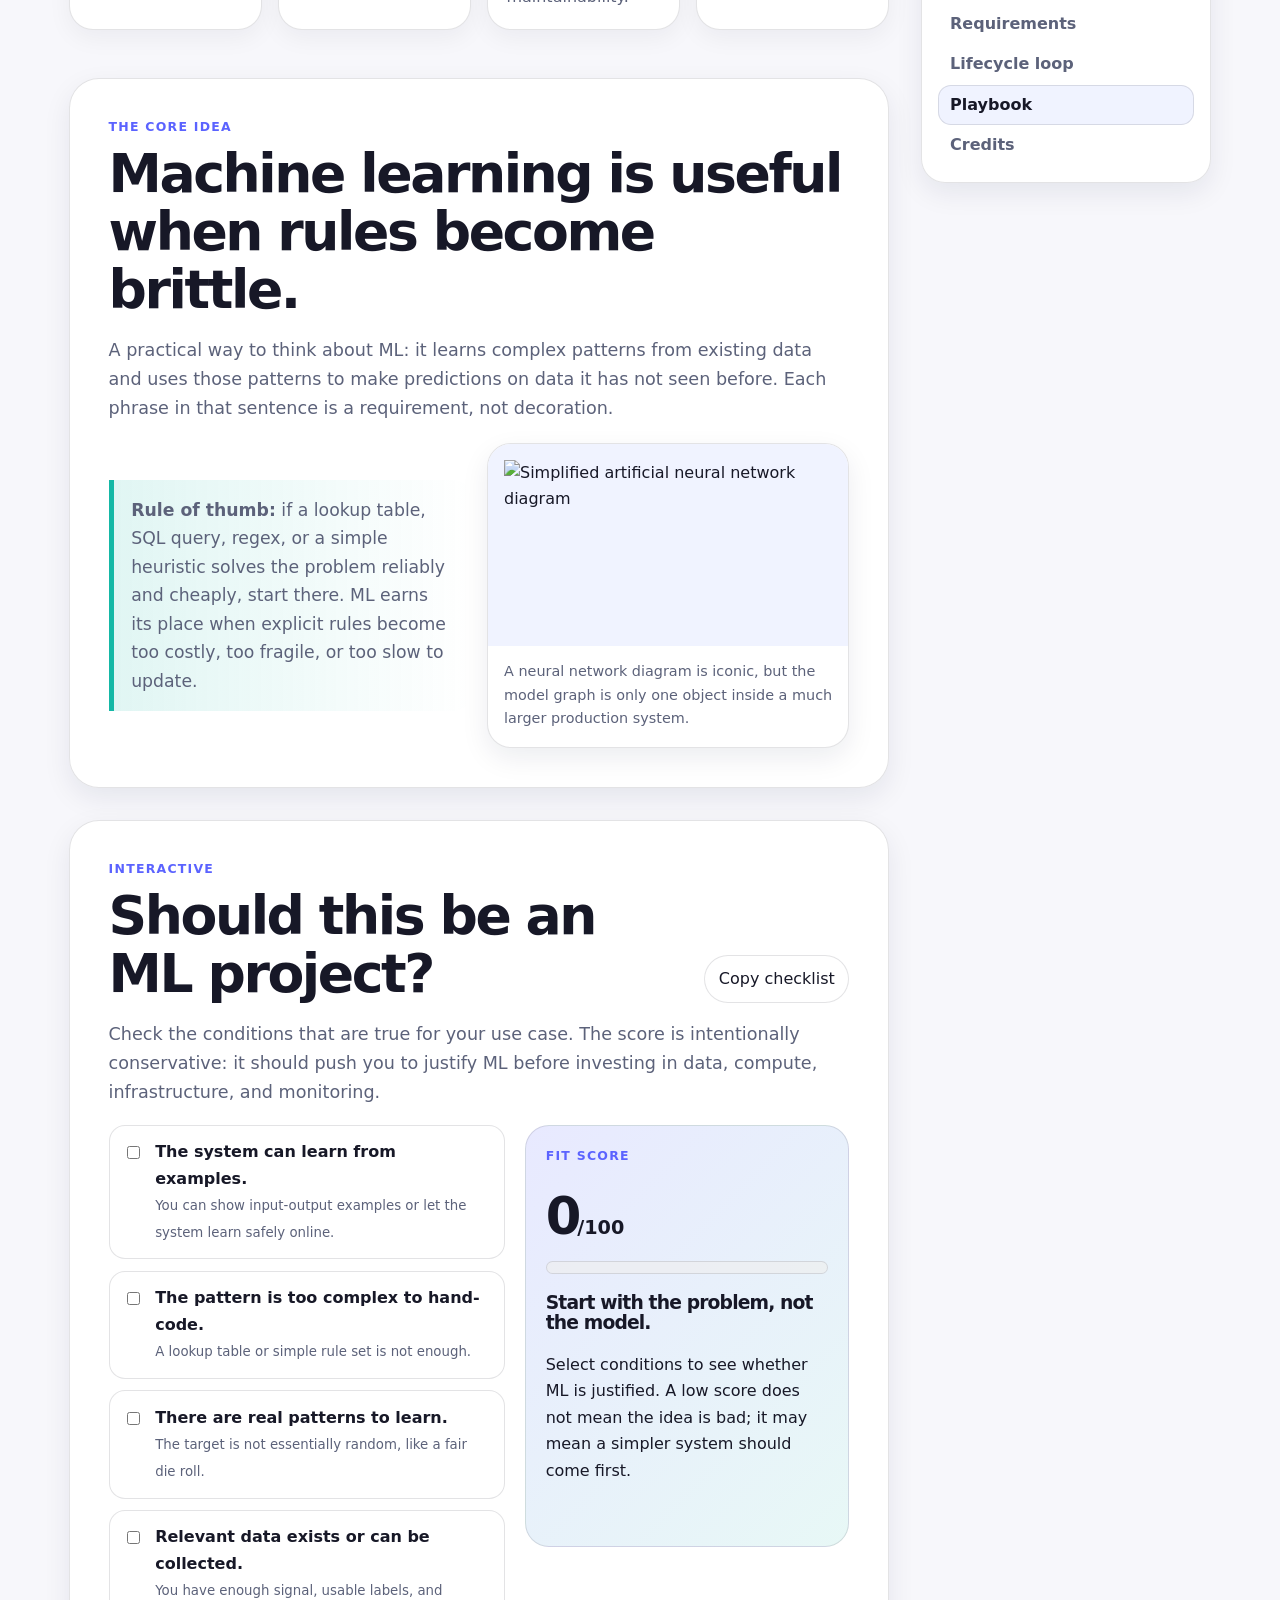
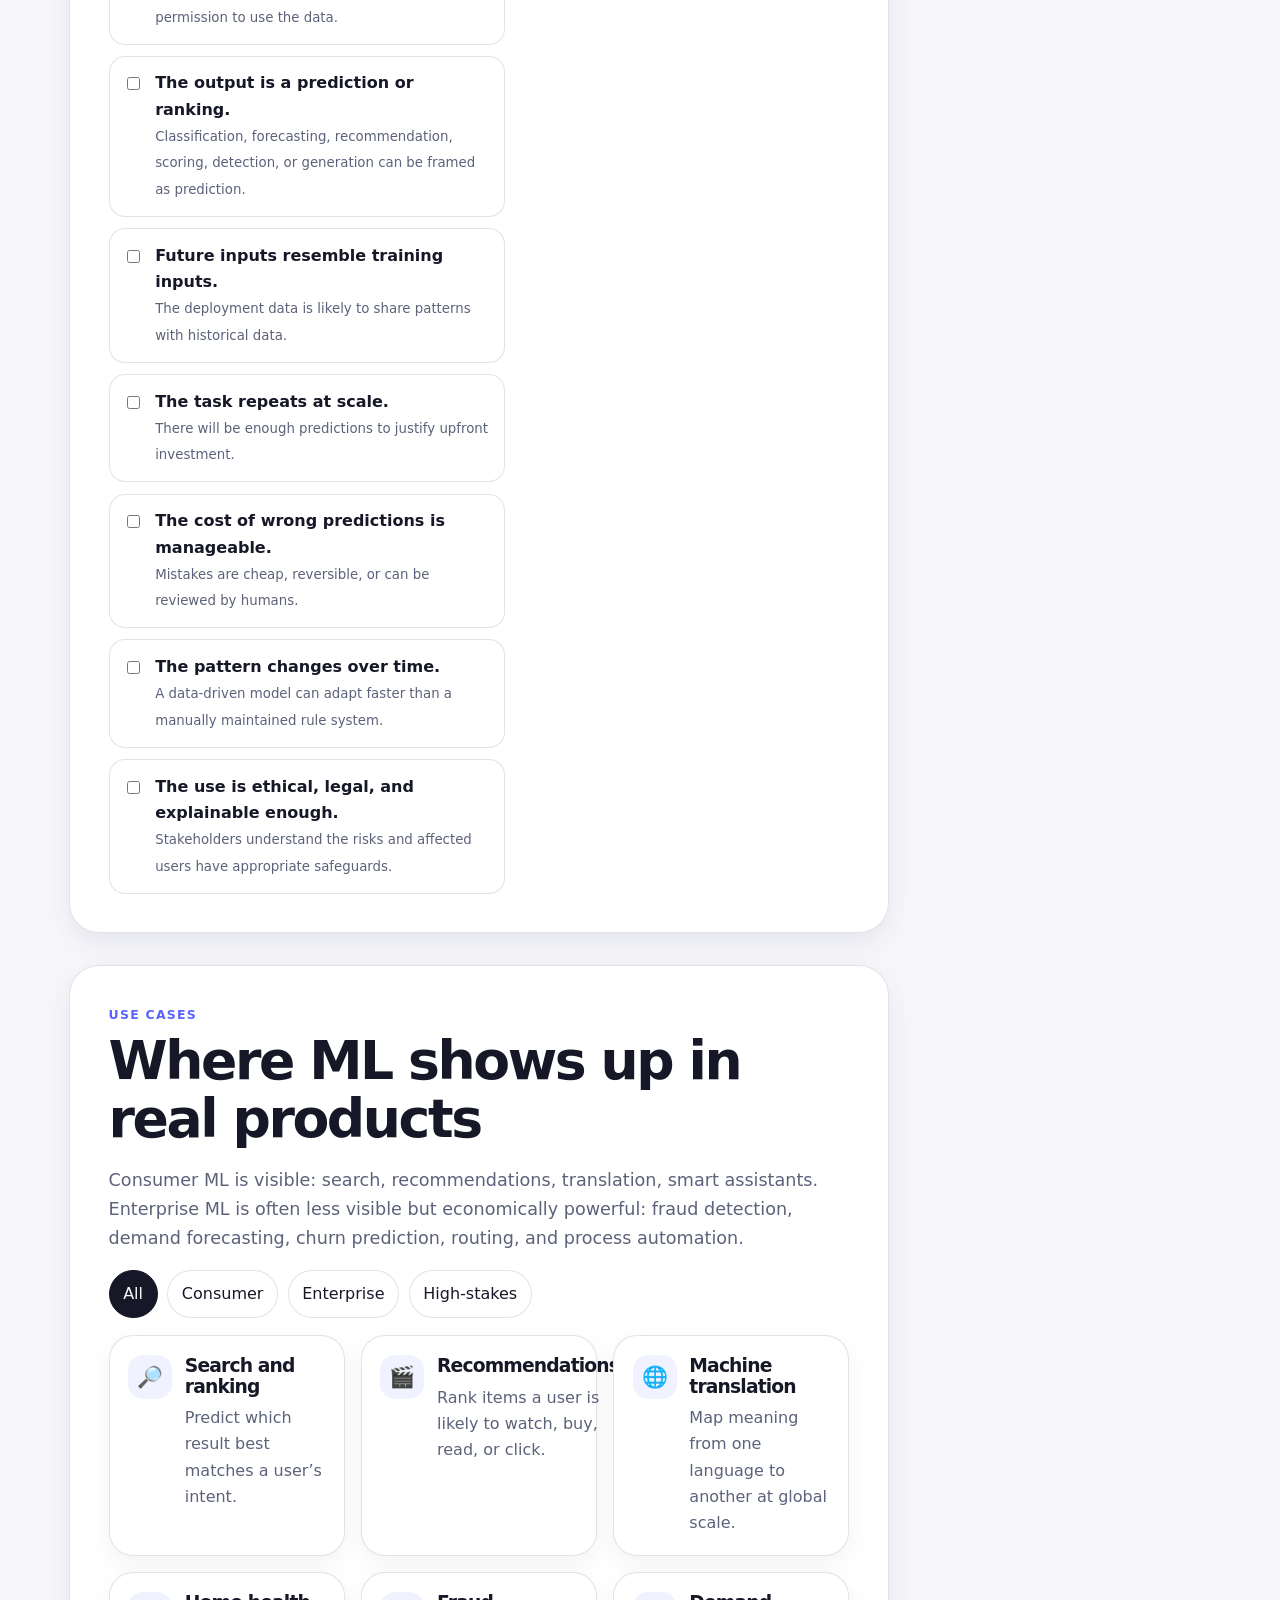
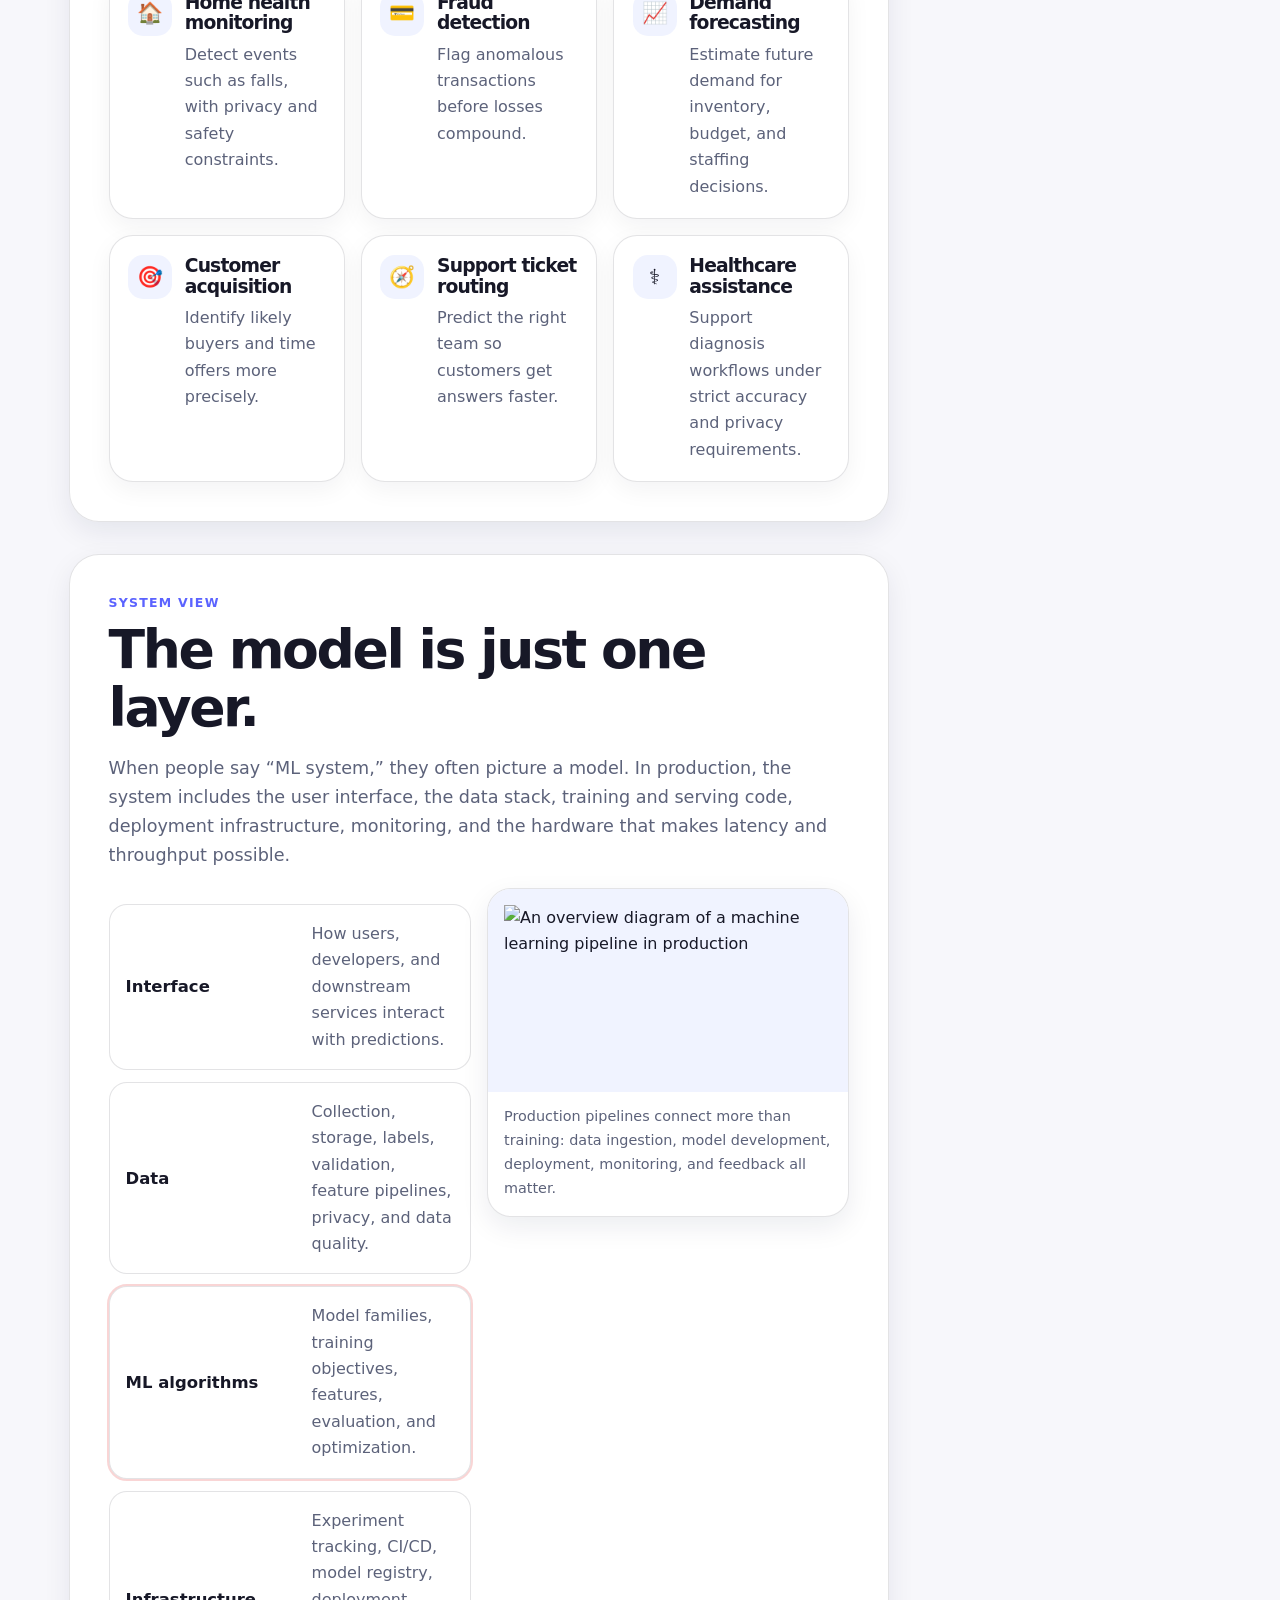
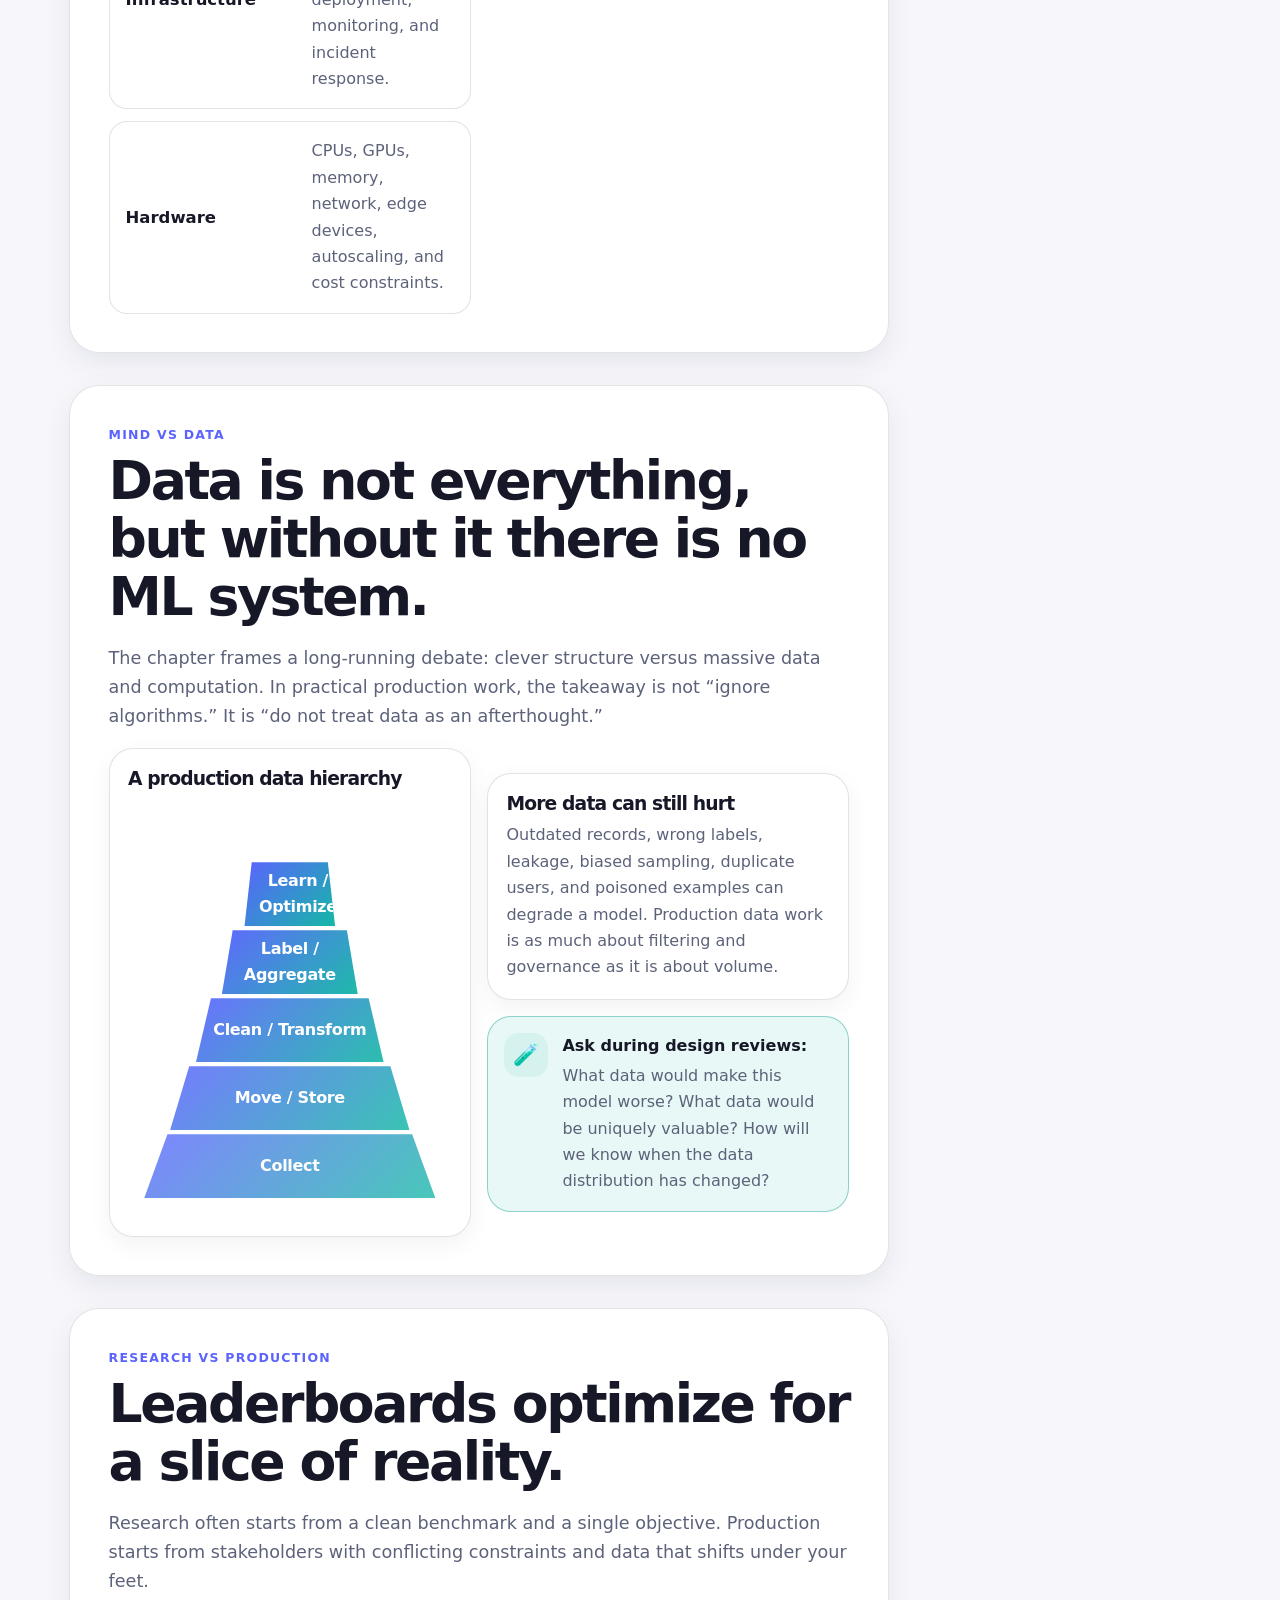
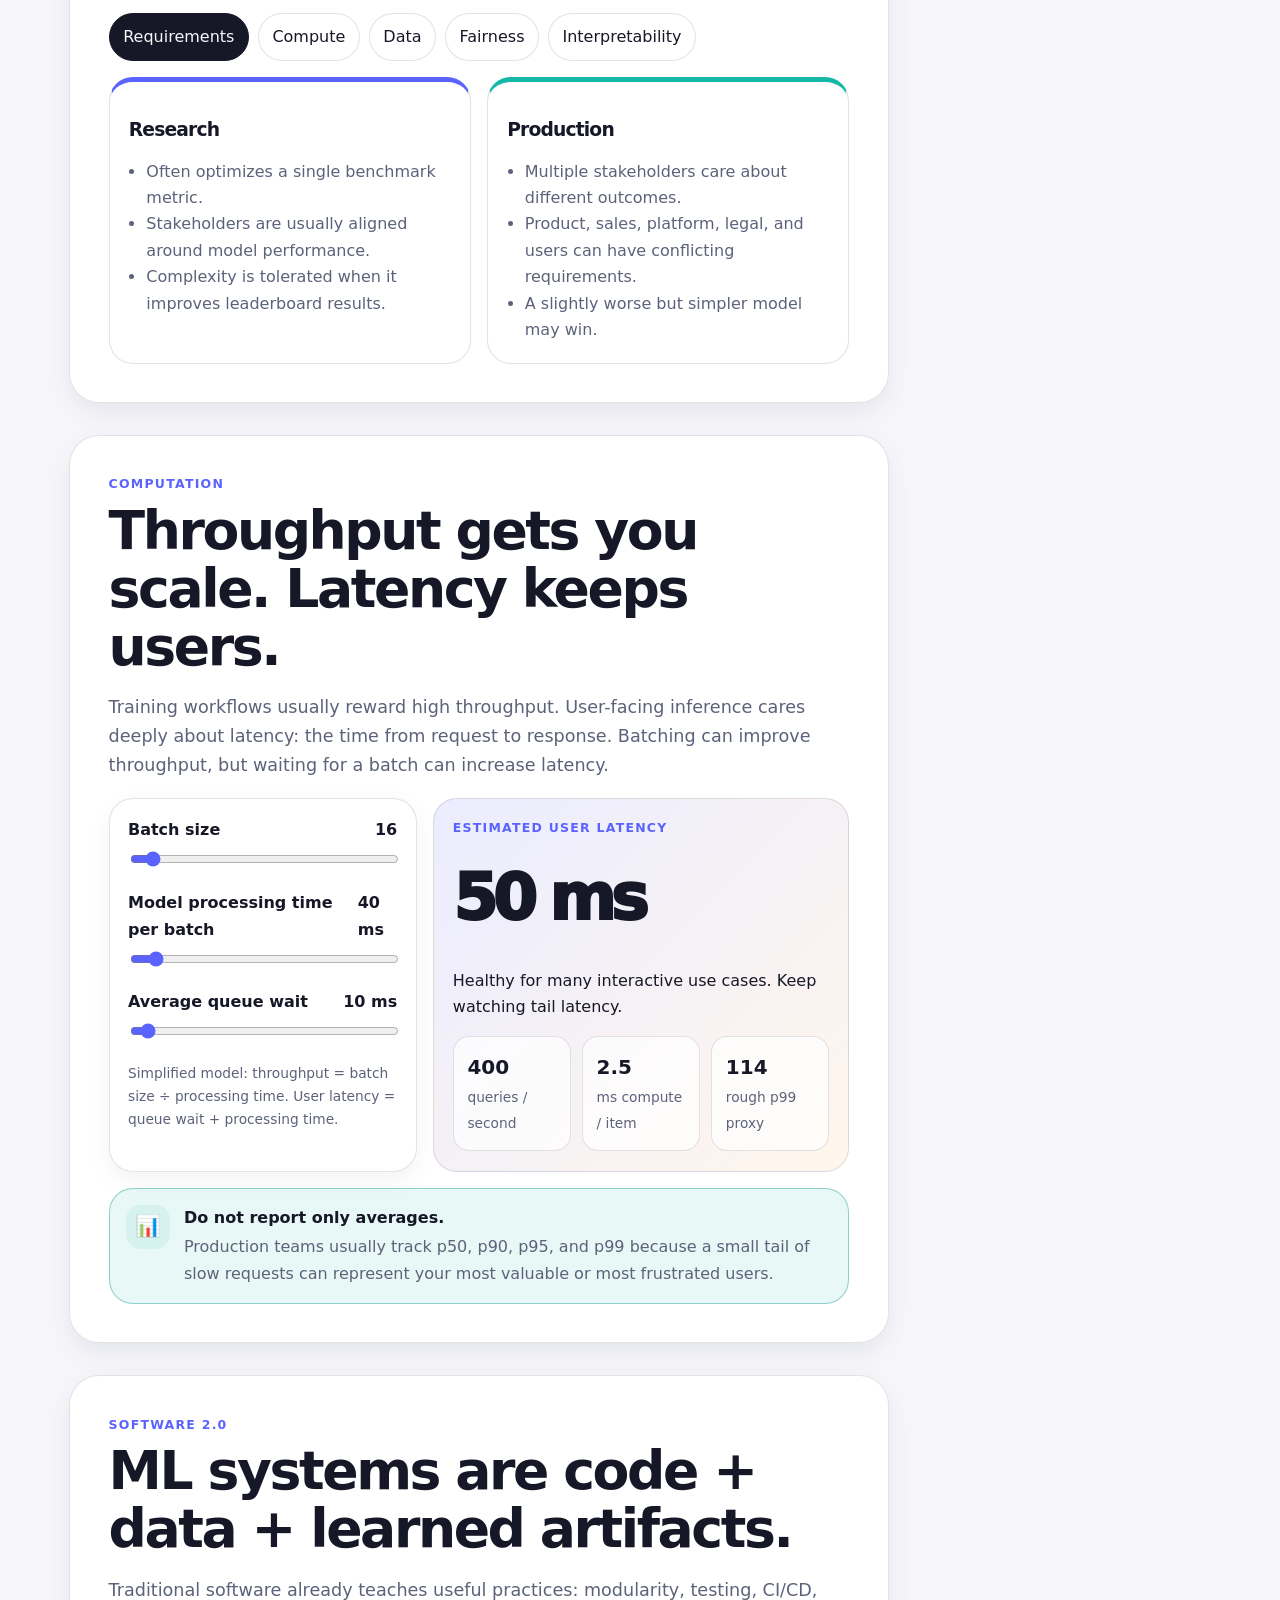
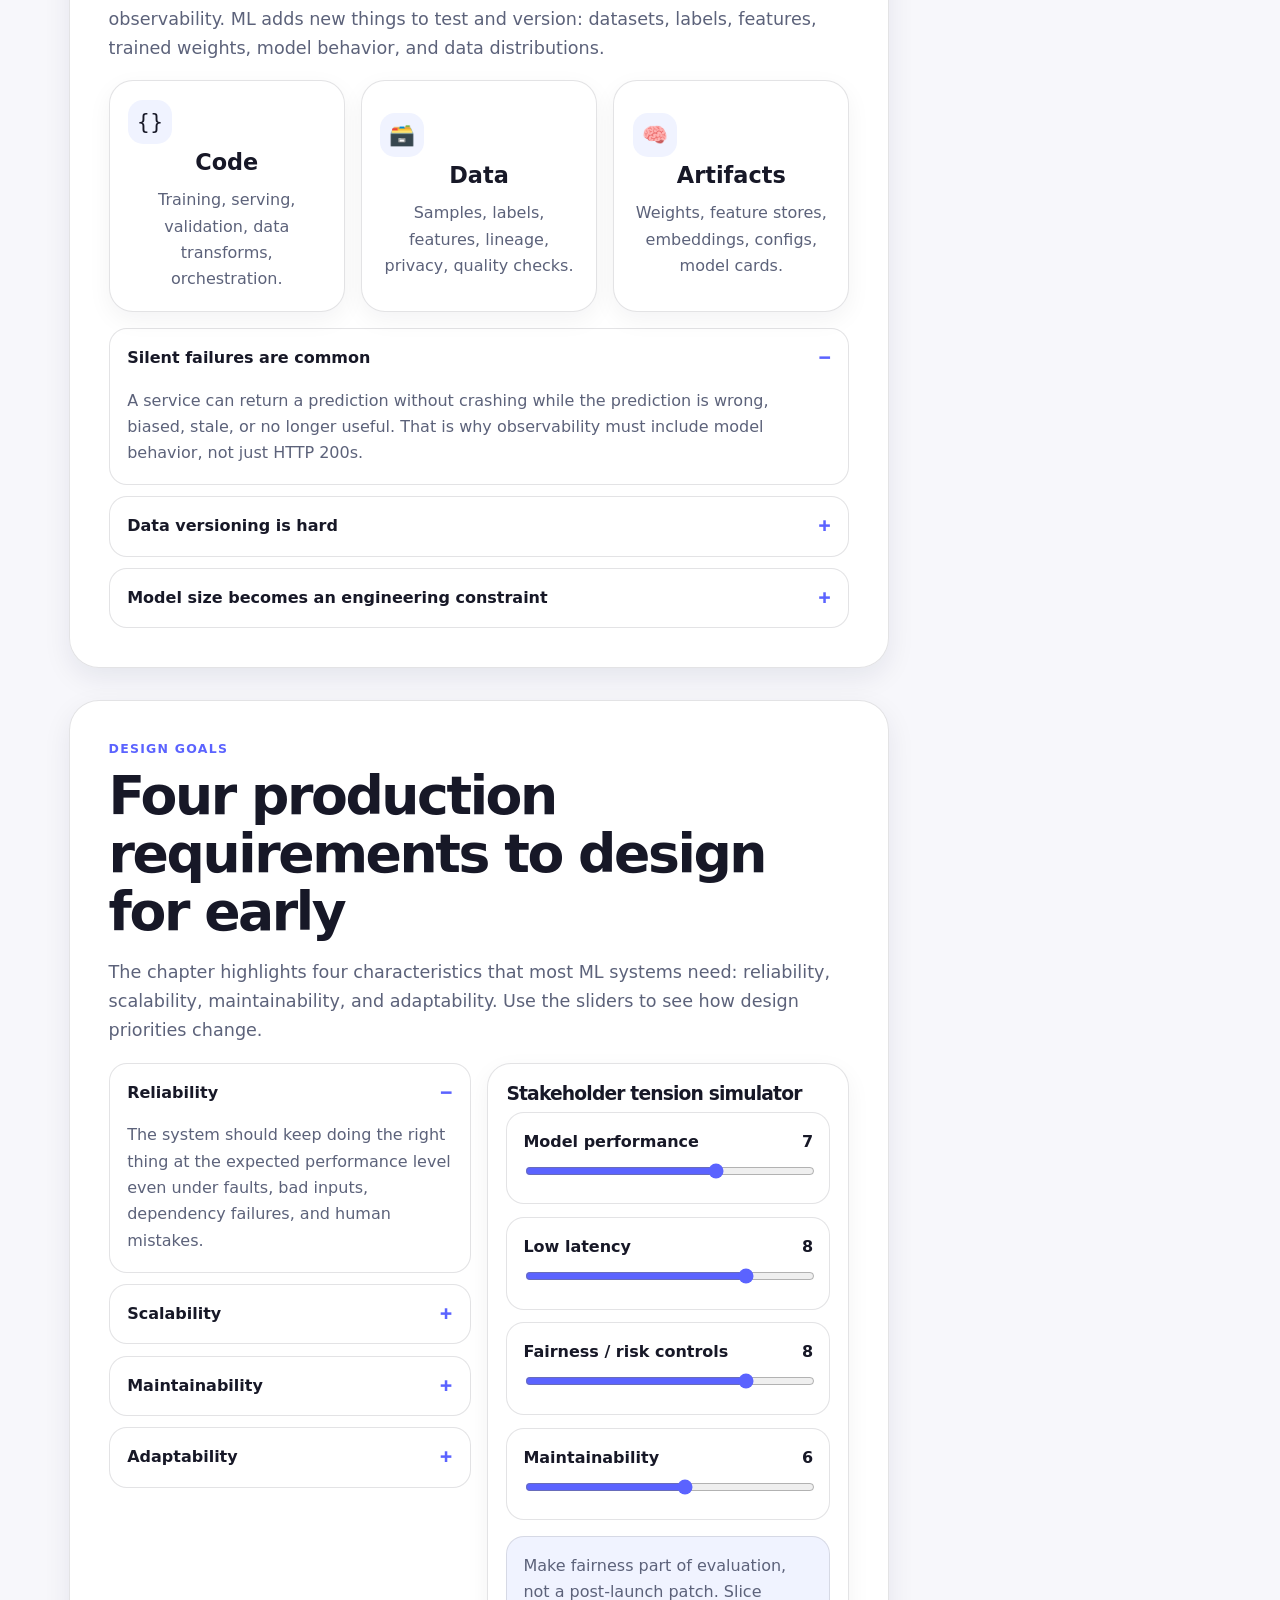
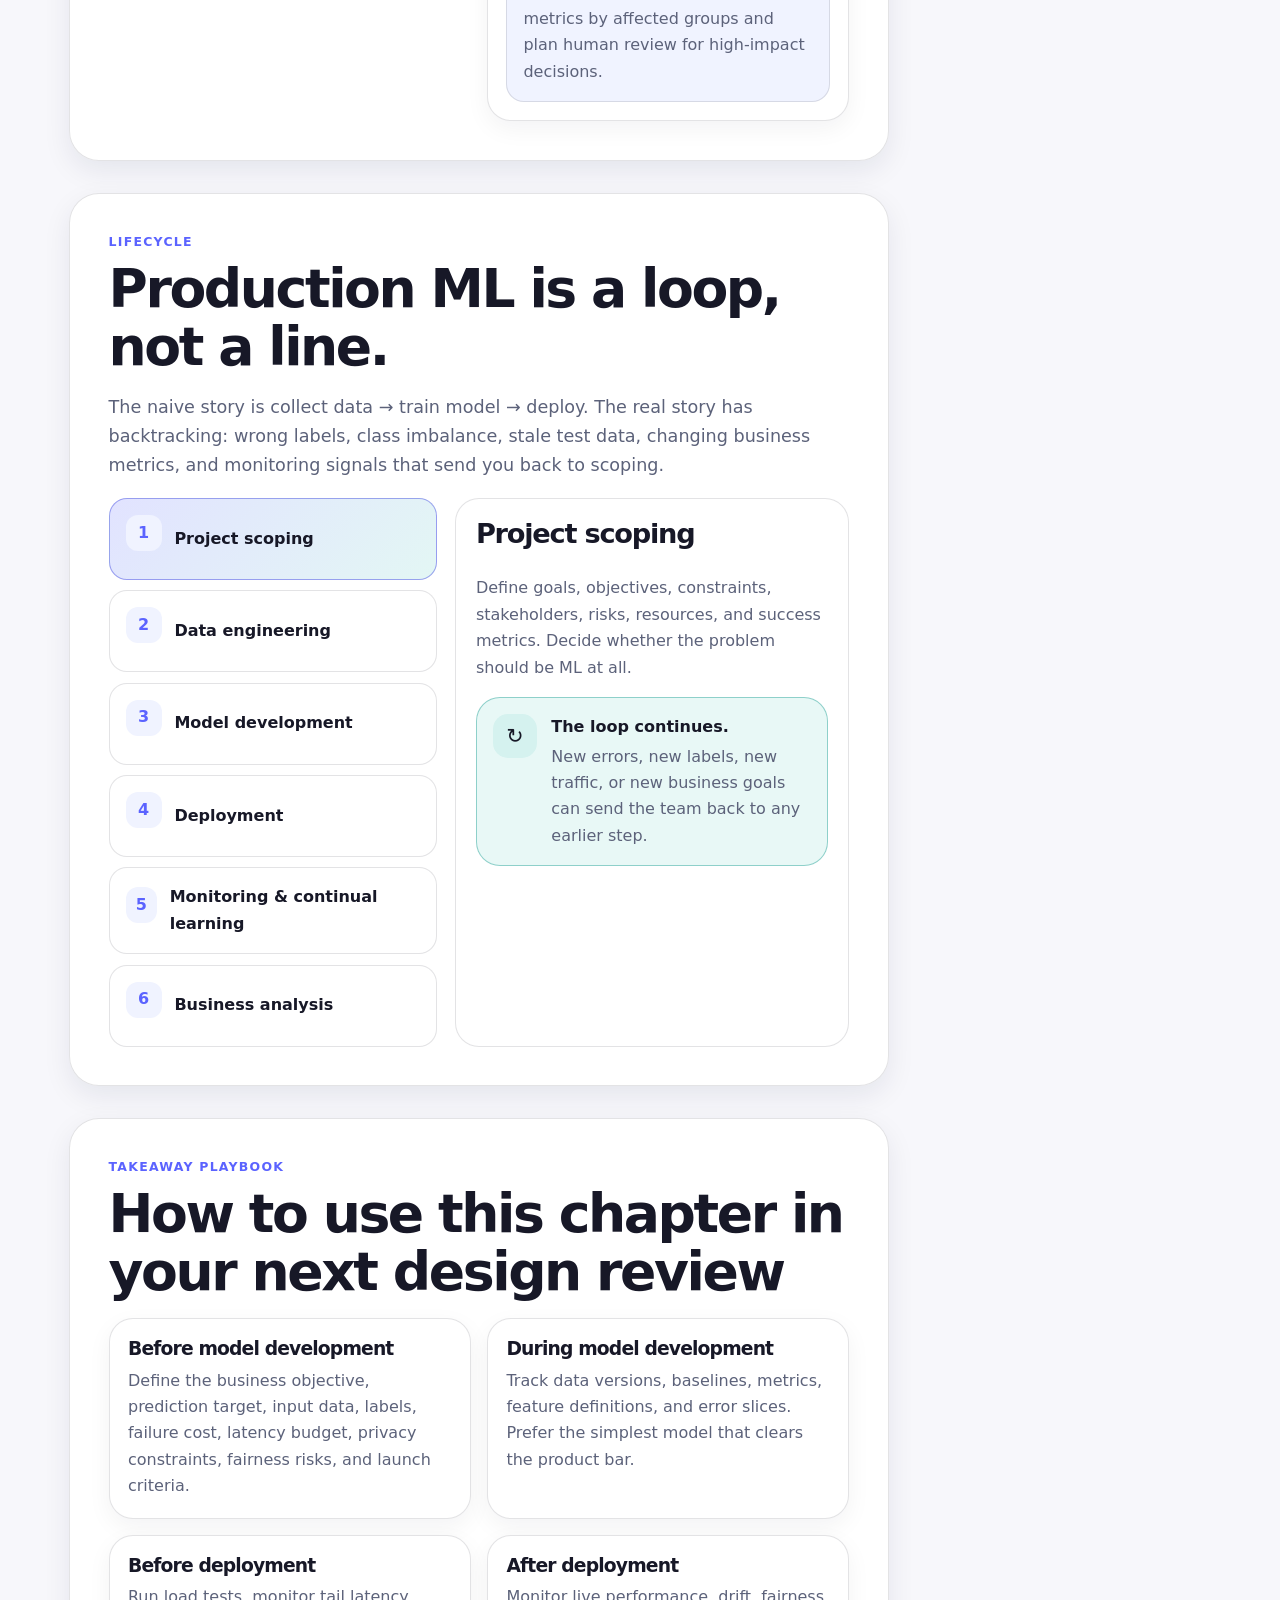
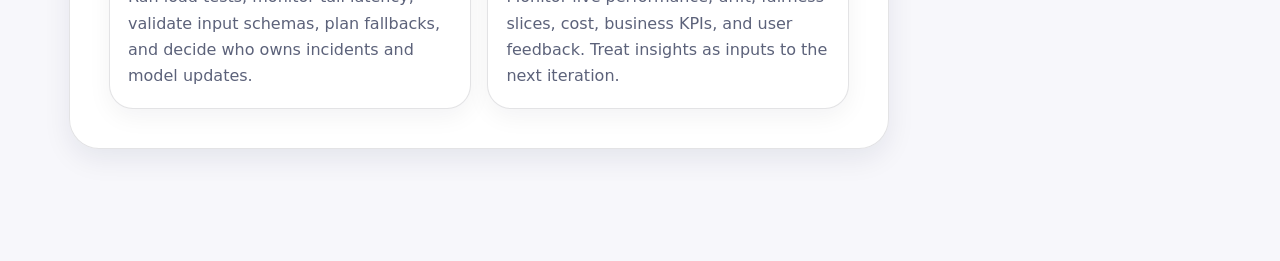
==== commit ab19a4a3: "Add ML system design data engineering chapter" ====
--- a/blogs/ml-system-design-part-1.html
+++ b/blogs/ml-system-design-part-1.html
@@ -46,6 +46,7 @@
         <h2 id="seriesTitle">ML System Design blogs</h2>
         <ol class="series-list">
           <li><a href="ml-system-design-part-1.html" aria-current="page">Part 1: Machine Learning Systems in Production</a></li>
+          <li><a href="ml-system-design-part-2.html">Part 2: Data Engineering, Storage, and Streaming</a></li>
         </ol>
       </div>
     </section>
@@ -469,4 +470,4 @@
   </div>
   <script src="script.js" defer></script>
 </body>
-</html>+</html>
--- a/blogs/style.css
+++ b/blogs/style.css
@@ -165,7 +165,7 @@
       border: 1px solid var(--line);
       background:
         linear-gradient(135deg, rgba(8, 10, 24, 0.88), rgba(15, 20, 44, 0.62) 45%, rgba(20, 184, 166, 0.22)),
-        url('https://commons.wikimedia.org/wiki/Special:FilePath/NOIRLab_HQ_Server_Racks_%286V6A0404-CC%29.jpg') center / cover;
+        var(--hero-image, url('https://commons.wikimedia.org/wiki/Special:FilePath/NOIRLab_HQ_Server_Racks_%286V6A0404-CC%29.jpg')) center / cover;
     }
 
     .hero-content {
@@ -717,6 +717,79 @@
       font-size: .96rem;
     }
 
+    .format-table {
+      width: 100%;
+      border-collapse: collapse;
+      overflow: hidden;
+      border-radius: var(--radius-sm);
+      border: 1px solid var(--line);
+      background: var(--surface);
+    }
+
+    .format-table th,
+    .format-table td {
+      padding: .9rem;
+      text-align: left;
+      vertical-align: top;
+      border-bottom: 1px solid var(--line);
+    }
+
+    .format-table th {
+      color: var(--text);
+      background: var(--surface-2);
+      font-size: .9rem;
+    }
+
+    .format-table tr:last-child td { border-bottom: 0; }
+    .format-table td { color: var(--muted); }
+
+    .flow-line {
+      display: grid;
+      gap: .85rem;
+      margin-top: 1rem;
+    }
+
+    .flow-step {
+      display: grid;
+      grid-template-columns: 48px 1fr;
+      gap: .85rem;
+      align-items: start;
+      border: 1px solid var(--line);
+      border-radius: var(--radius-sm);
+      background: var(--surface);
+      padding: 1rem;
+    }
+
+    .flow-step .icon {
+      width: 48px;
+      height: 48px;
+      display: grid;
+      place-items: center;
+      border-radius: 16px;
+      background: color-mix(in srgb, var(--brand) 14%, var(--surface));
+      color: var(--brand);
+      font-weight: 850;
+    }
+
+    .flow-step h3 { margin: 0 0 .25rem; }
+    .flow-step p { margin: 0; color: var(--muted); }
+
+    .decision-strip {
+      display: flex;
+      flex-wrap: wrap;
+      gap: .7rem;
+      margin-top: 1rem;
+    }
+
+    .decision-chip {
+      border: 1px solid var(--line);
+      border-radius: 999px;
+      background: color-mix(in srgb, var(--surface-2) 70%, var(--surface));
+      padding: .55rem .8rem;
+      color: var(--muted);
+      font-weight: 700;
+    }
+
     .copy-status { color: var(--ok); font-weight: 780; margin-left: .8rem; opacity: 0; transition: opacity .2s ease; }
     .copy-status.show { opacity: 1; }
 
